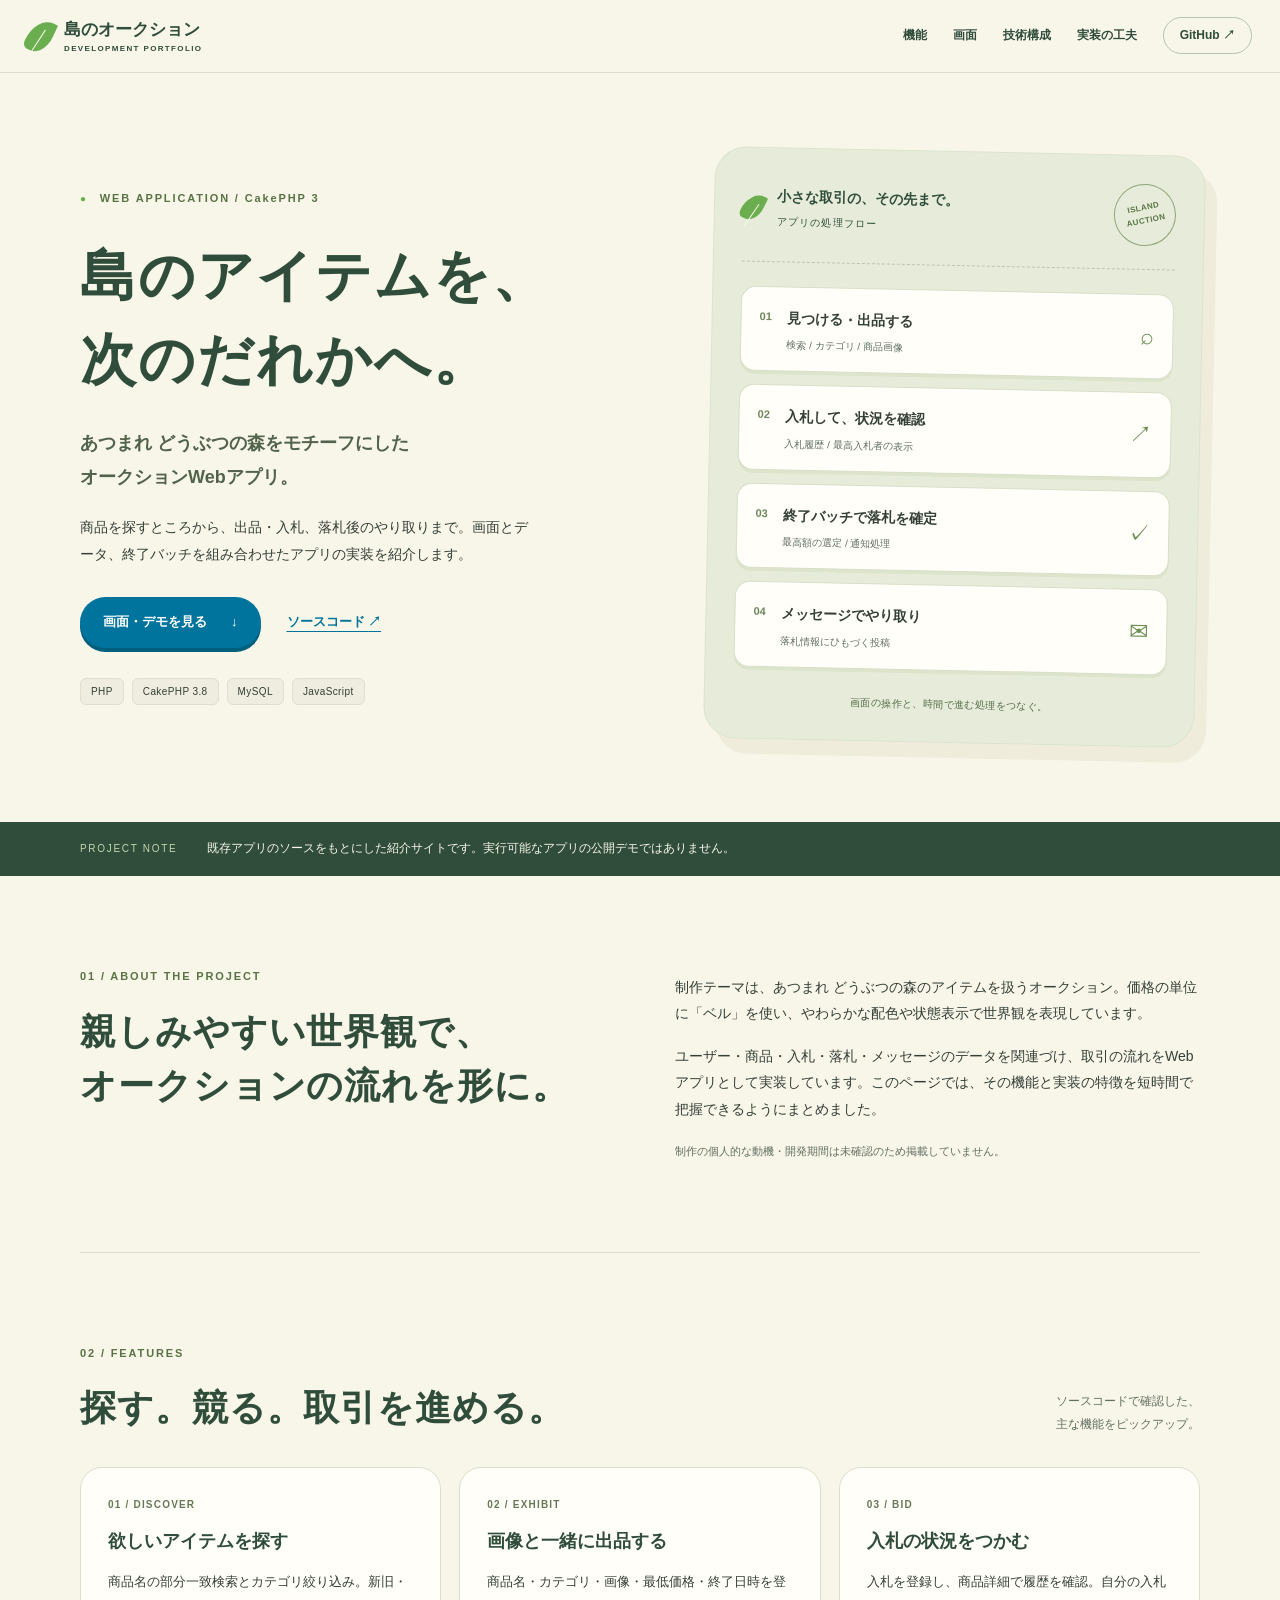
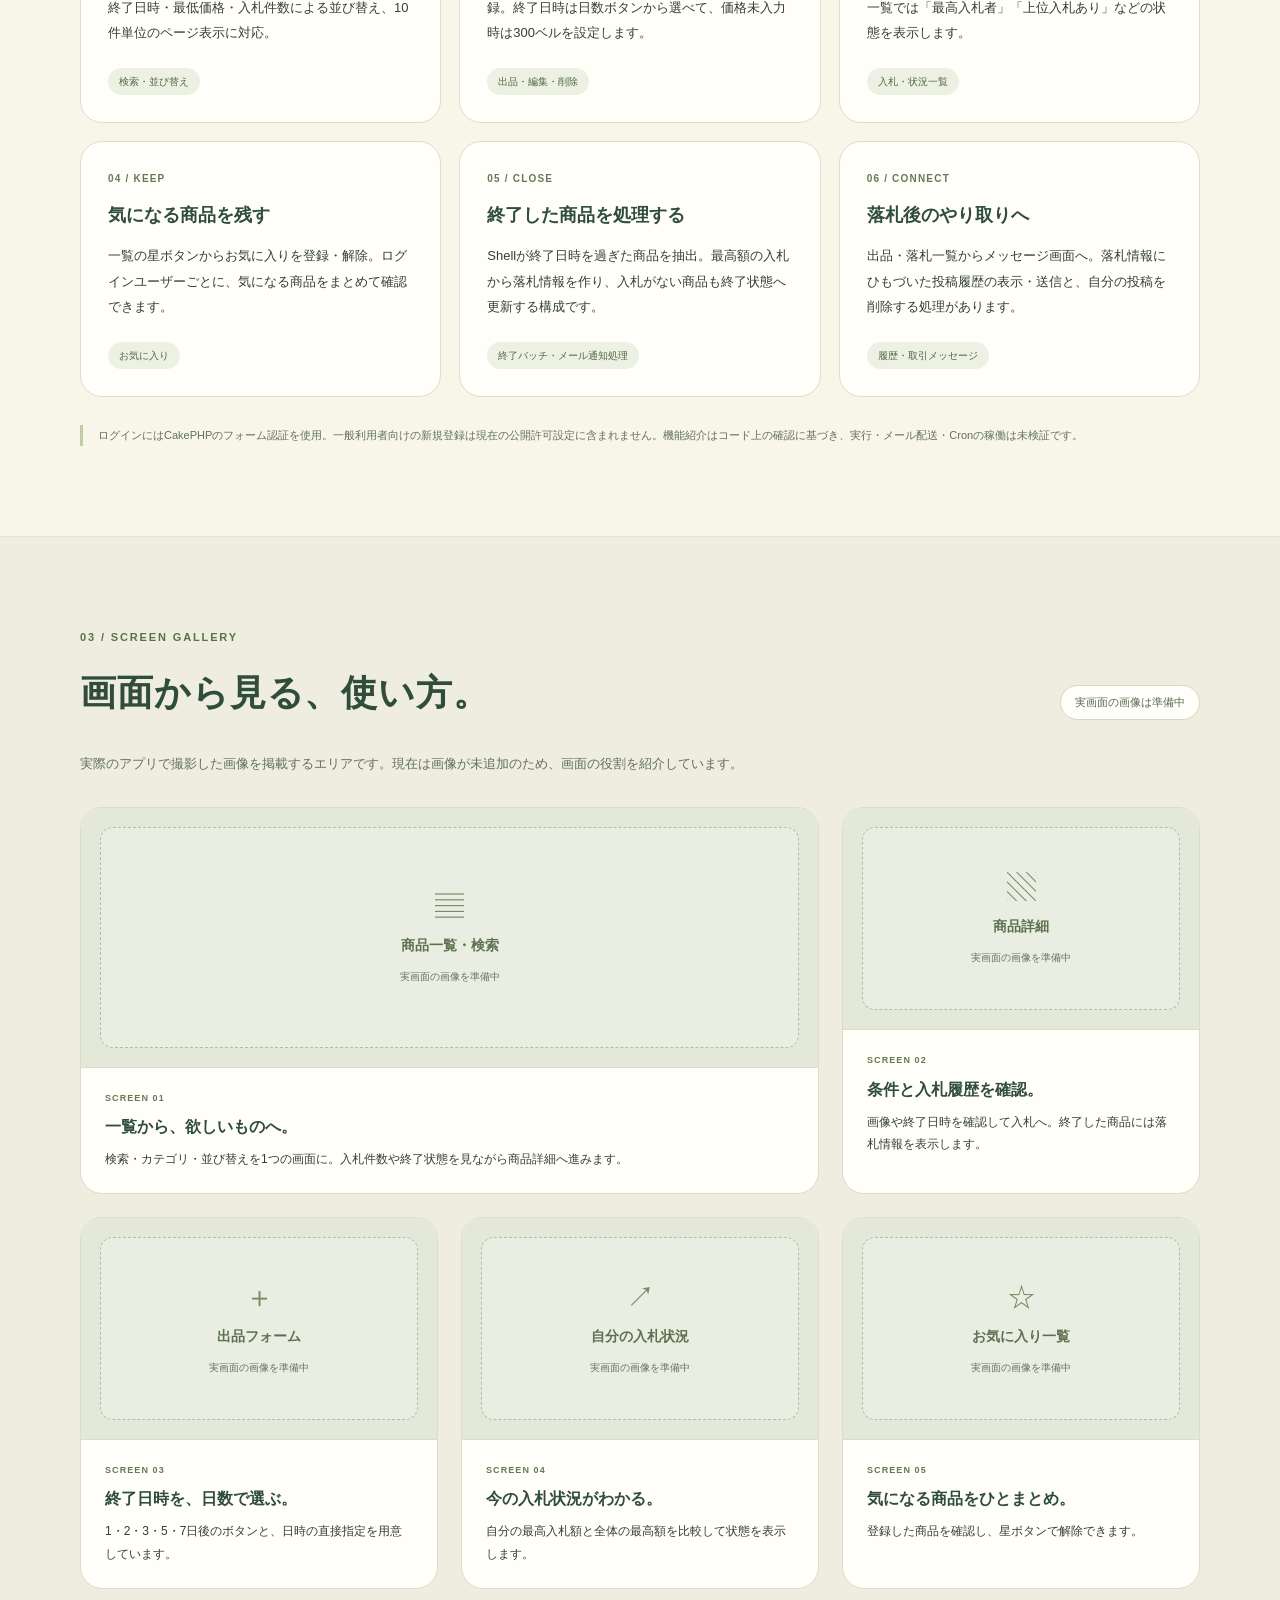
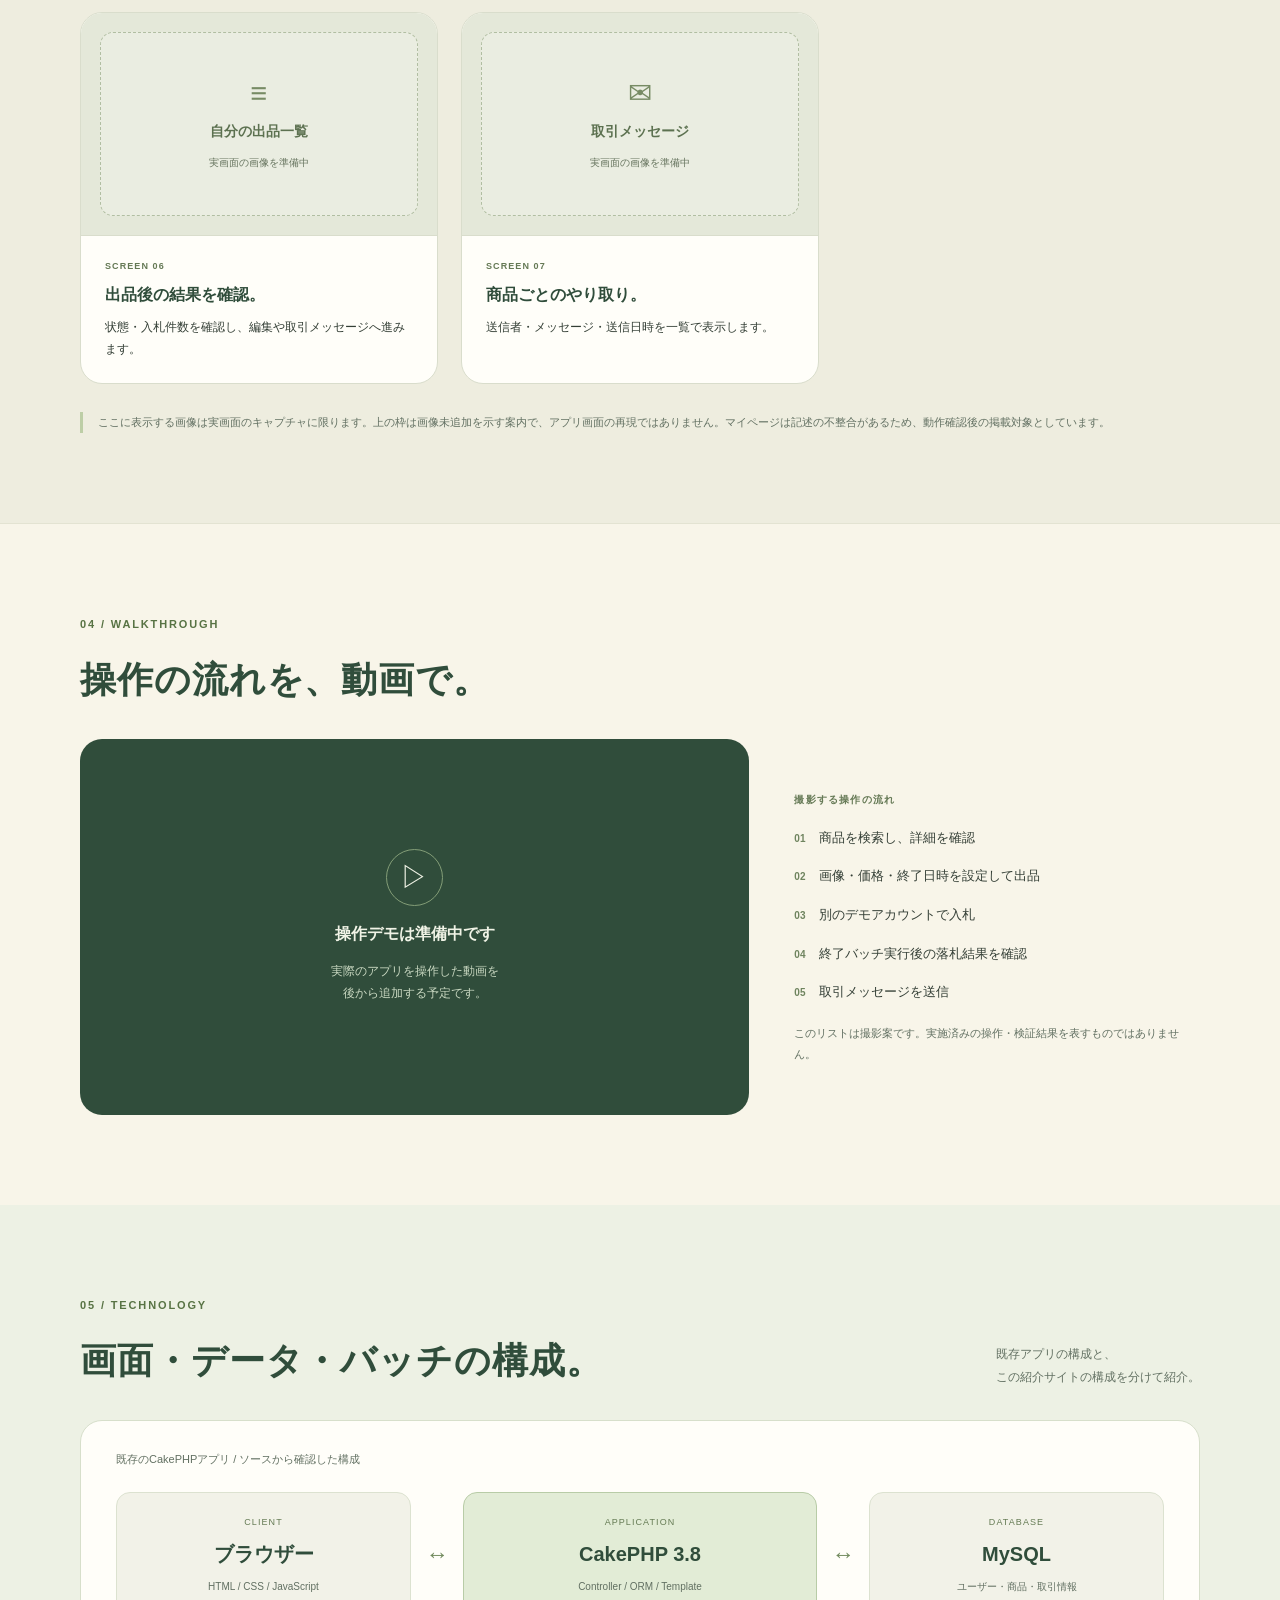
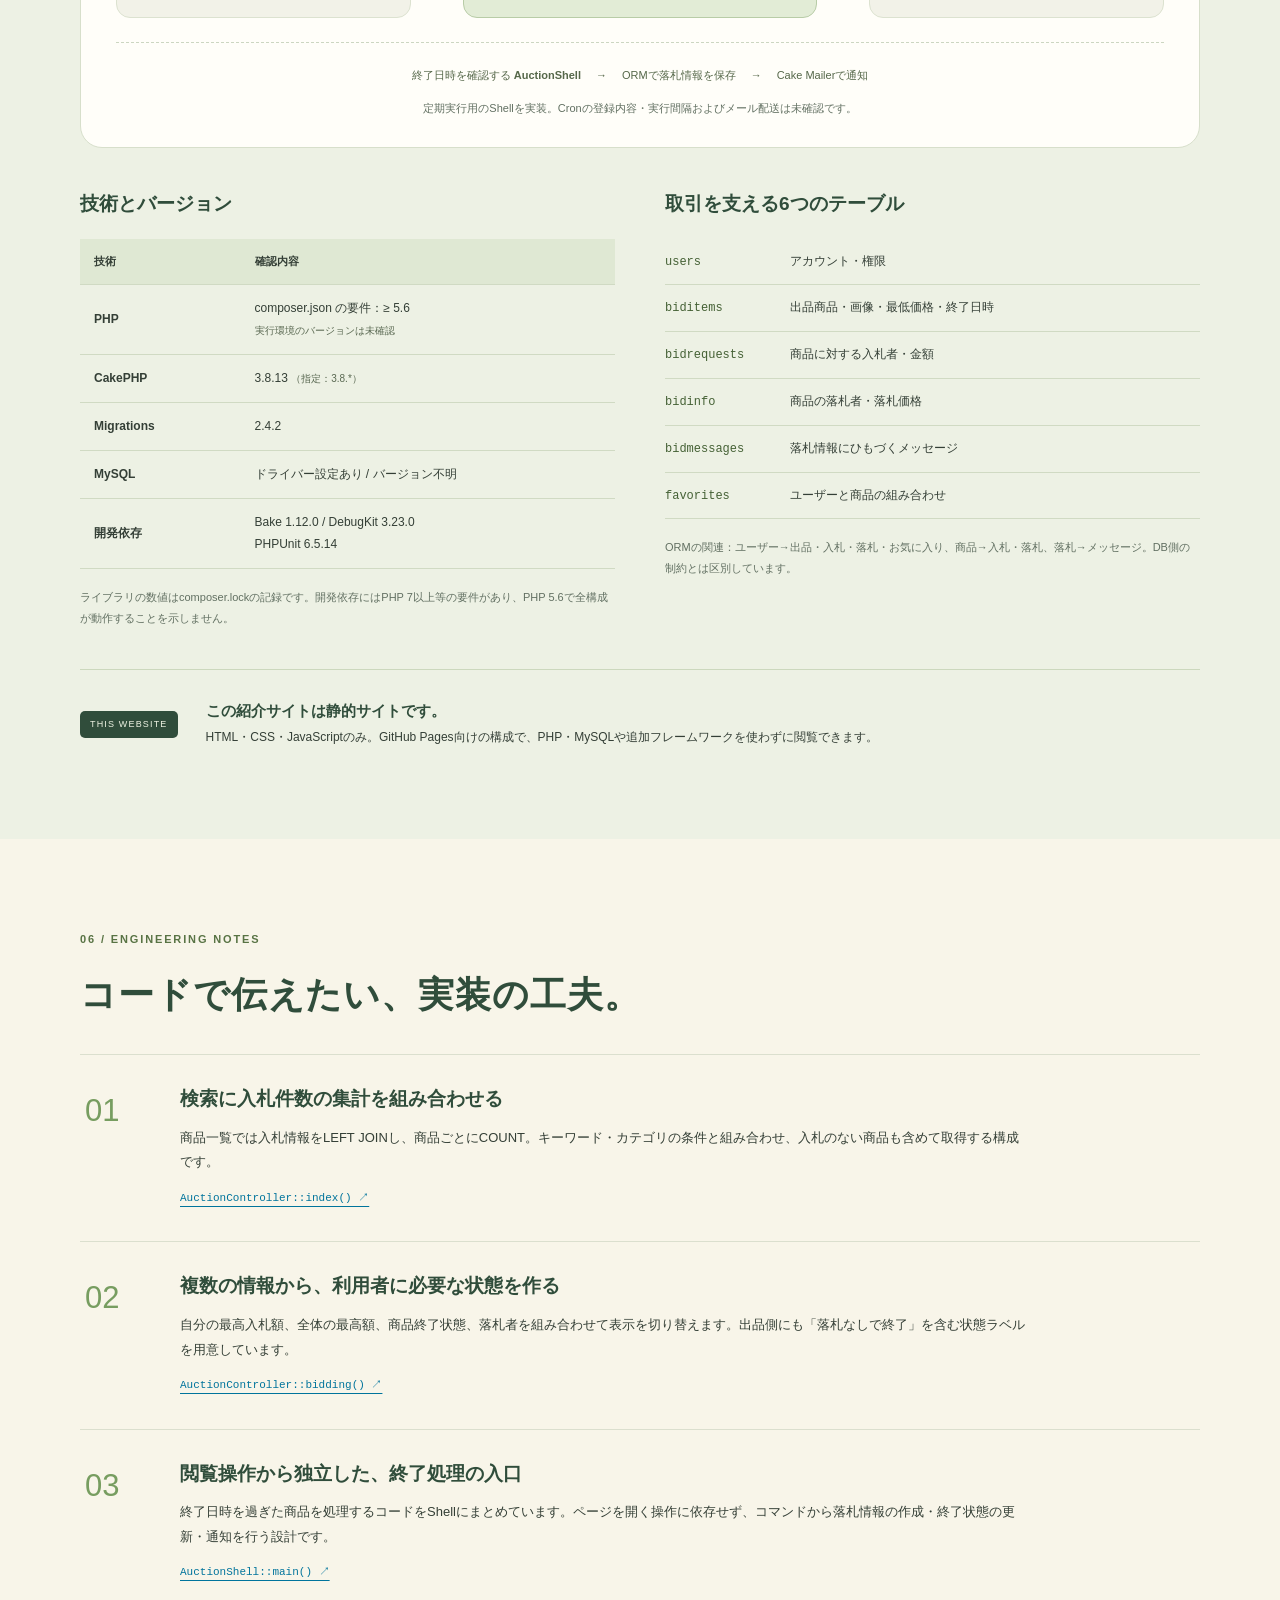
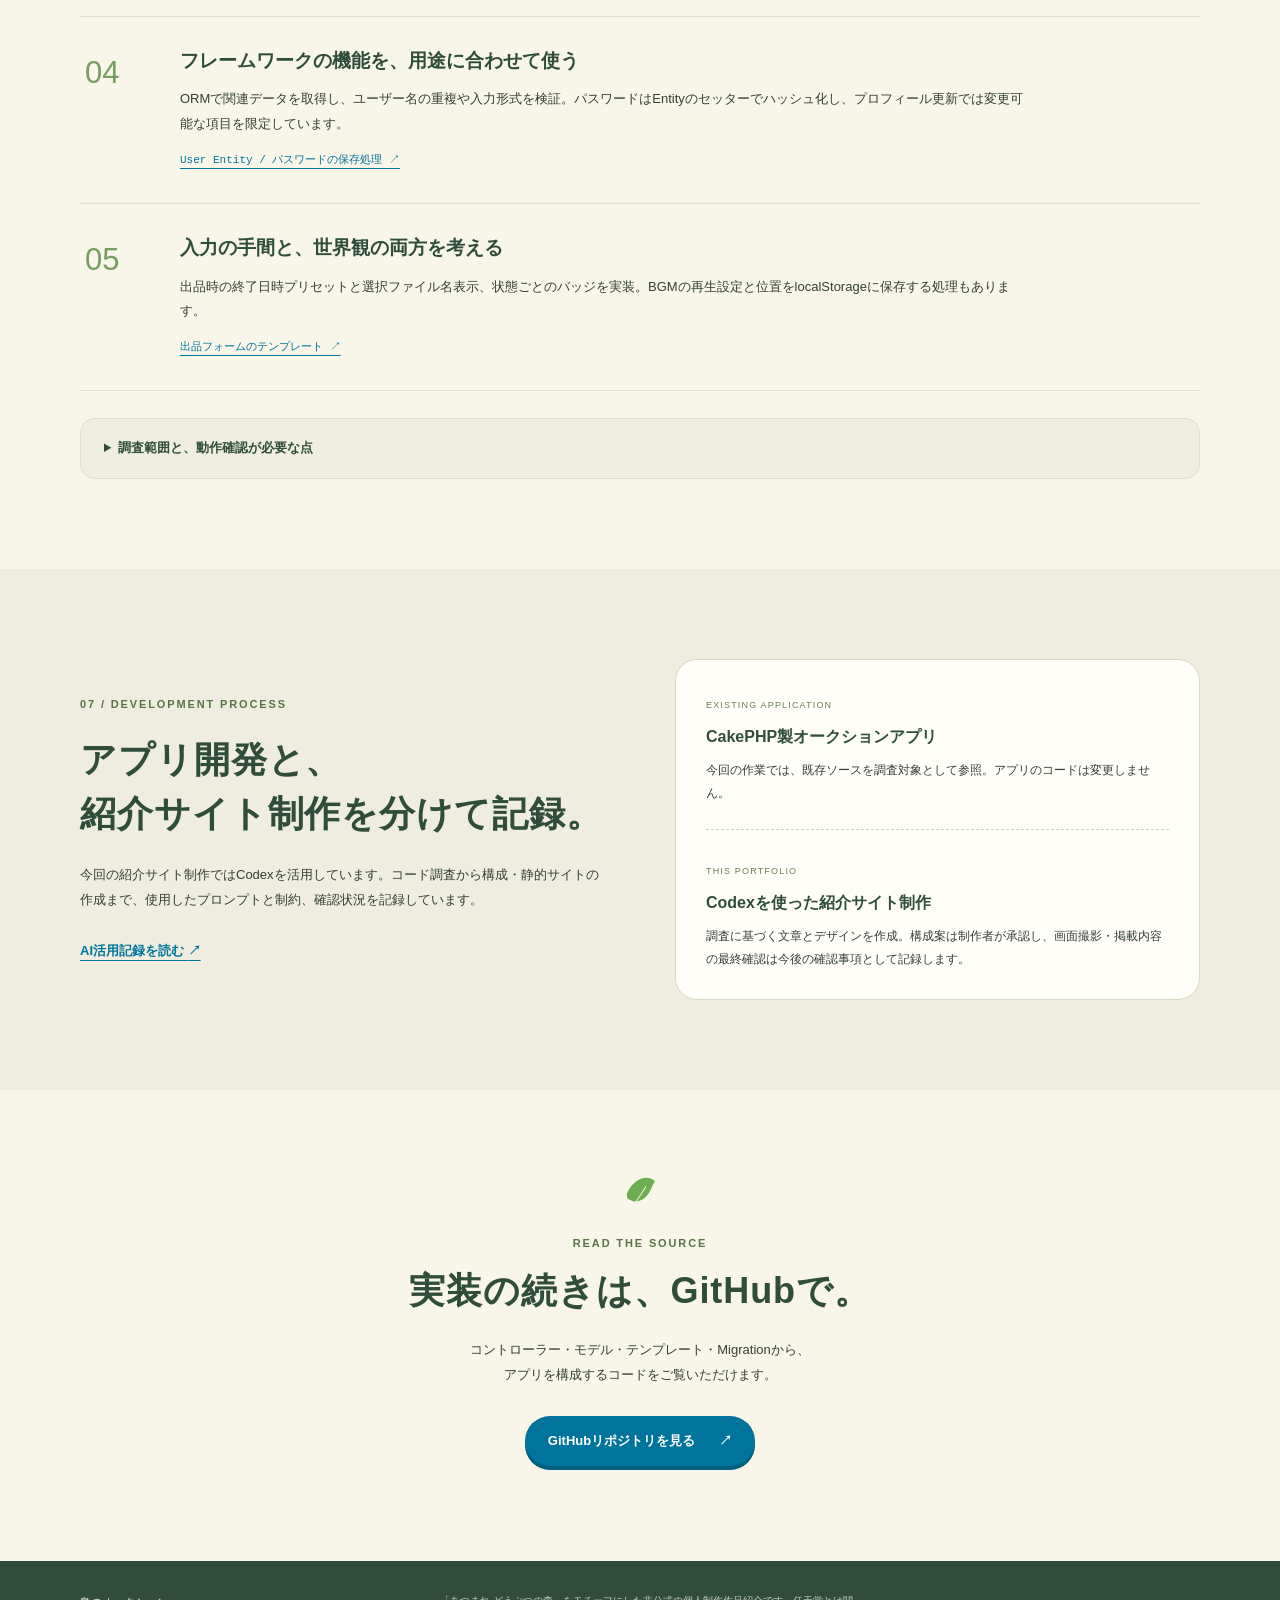
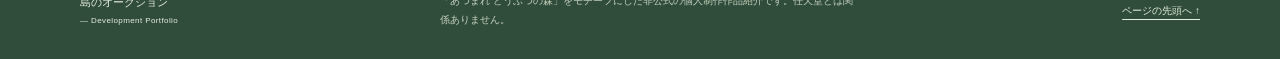
==== docs/index.html @ 81067c6e "docsを追加" ====
<!doctype html>
<html lang="ja">
<head>
  <meta charset="utf-8">
  <meta name="viewport" content="width=device-width, initial-scale=1">
  <meta name="description" content="あつまれ どうぶつの森をモチーフにしたCakePHP 3製オークションアプリ。出品・検索・入札・落札バッチの実装と技術構成を紹介します。">
  <meta name="theme-color" content="#F8F5E9">
  <title>島のオークション | Webアプリ開発ポートフォリオ</title>
  <link rel="stylesheet" href="css/style.css">
  <script src="js/main.js" defer></script>
</head>
<body>
  <a class="skip-link" href="#main">本文へ移動</a>
  <header class="site-header">
    <a class="brand" href="#top"><span class="leaf" aria-hidden="true"></span>島のオークション<span class="brand-note">DEVELOPMENT PORTFOLIO</span></a>
    <nav aria-label="メインナビゲーション">
      <a href="#features">機能</a><a href="#screens">画面</a><a href="#technology">技術構成</a><a href="#engineering">実装の工夫</a>
      <a class="nav-github" href="https://github.com/satou-asuka/animal-crossing-auction">GitHub <span aria-hidden="true">↗</span></a>
    </nav>
  </header>
  <main id="main">
    <section class="hero section-wrap" id="top" aria-labelledby="hero-title">
      <div class="hero-copy">
        <p class="eyebrow"><span class="tiny-leaf" aria-hidden="true">●</span> WEB APPLICATION / CakePHP 3</p>
        <h1 id="hero-title">島のアイテムを、<br>次のだれかへ。</h1>
        <p class="hero-subtitle">あつまれ どうぶつの森をモチーフにした<br class="desktop-break">オークションWebアプリ。</p>
        <p class="hero-description">商品を探すところから、出品・入札、落札後のやり取りまで。画面とデータ、終了バッチを組み合わせたアプリの実装を紹介します。</p>
        <div class="hero-actions"><a class="button" href="#screens">画面・デモを見る <span aria-hidden="true">↓</span></a><a class="text-link" href="https://github.com/satou-asuka/animal-crossing-auction">ソースコード <span aria-hidden="true">↗</span></a></div>
        <ul class="tags" aria-label="主な使用技術"><li>PHP</li><li>CakePHP 3.8</li><li>MySQL</li><li>JavaScript</li></ul>
      </div>
      <div class="journey" aria-label="アプリの取引フロー。実画面ではなく処理の説明図です。">
        <div class="journey-heading"><span class="leaf" aria-hidden="true"></span><span>小さな取引の、その先まで。<small>アプリの処理フロー</small></span><span class="journey-stamp" aria-hidden="true">ISLAND<br>AUCTION</span></div>
        <ol class="journey-steps">
          <li><span class="step-no">01</span><div><strong>見つける・出品する</strong><p>検索 / カテゴリ / 商品画像</p></div><span class="step-mark" aria-hidden="true">⌕</span></li>
          <li><span class="step-no">02</span><div><strong>入札して、状況を確認</strong><p>入札履歴 / 最高入札者の表示</p></div><span class="step-mark" aria-hidden="true">↗</span></li>
          <li><span class="step-no">03</span><div><strong>終了バッチで落札を確定</strong><p>最高額の選定 / 通知処理</p></div><span class="step-mark" aria-hidden="true">✓</span></li>
          <li><span class="step-no">04</span><div><strong>メッセージでやり取り</strong><p>落札情報にひもづく投稿</p></div><span class="step-mark" aria-hidden="true">✉</span></li>
        </ol>
        <p class="journey-foot">画面の操作と、時間で進む処理をつなぐ。</p>
      </div>
    </section>

    <div class="project-strip"><div class="section-wrap strip-inner"><span>PROJECT NOTE</span><p>既存アプリのソースをもとにした紹介サイトです。実行可能なアプリの公開デモではありません。</p></div></div>

    <section class="section-wrap section-space about" aria-labelledby="about-title">
      <div><p class="eyebrow">01 / ABOUT THE PROJECT</p><h2 id="about-title">親しみやすい世界観で、<br>オークションの流れを形に。</h2></div>
      <div class="about-copy"><p>制作テーマは、あつまれ どうぶつの森のアイテムを扱うオークション。価格の単位に「ベル」を使い、やわらかな配色や状態表示で世界観を表現しています。</p><p>ユーザー・商品・入札・落札・メッセージのデータを関連づけ、取引の流れをWebアプリとして実装しています。このページでは、その機能と実装の特徴を短時間で把握できるようにまとめました。</p><p class="small-note">制作の個人的な動機・開発期間は未確認のため掲載していません。</p></div>
    </section>

    <section class="section-wrap section-space" id="features" aria-labelledby="features-title">
      <div class="section-heading"><div><p class="eyebrow">02 / FEATURES</p><h2 id="features-title">探す。競る。取引を進める。</h2></div><p>ソースコードで確認した、<br>主な機能をピックアップ。</p></div>
      <div class="feature-grid">
        <article class="feature-card"><span class="card-number">01 / DISCOVER</span><h3>欲しいアイテムを探す</h3><p>商品名の部分一致検索とカテゴリ絞り込み。新旧・終了日時・最低価格・入札件数による並び替え、10件単位のページ表示に対応。</p><span class="feature-label">検索・並び替え</span></article>
        <article class="feature-card"><span class="card-number">02 / EXHIBIT</span><h3>画像と一緒に出品する</h3><p>商品名・カテゴリ・画像・最低価格・終了日時を登録。終了日時は日数ボタンから選べて、価格未入力時は300ベルを設定します。</p><span class="feature-label">出品・編集・削除</span></article>
        <article class="feature-card"><span class="card-number">03 / BID</span><h3>入札の状況をつかむ</h3><p>入札を登録し、商品詳細で履歴を確認。自分の入札一覧では「最高入札者」「上位入札あり」などの状態を表示します。</p><span class="feature-label">入札・状況一覧</span></article>
        <article class="feature-card"><span class="card-number">04 / KEEP</span><h3>気になる商品を残す</h3><p>一覧の星ボタンからお気に入りを登録・解除。ログインユーザーごとに、気になる商品をまとめて確認できます。</p><span class="feature-label">お気に入り</span></article>
        <article class="feature-card"><span class="card-number">05 / CLOSE</span><h3>終了した商品を処理する</h3><p>Shellが終了日時を過ぎた商品を抽出。最高額の入札から落札情報を作り、入札がない商品も終了状態へ更新する構成です。</p><span class="feature-label">終了バッチ・メール通知処理</span></article>
        <article class="feature-card"><span class="card-number">06 / CONNECT</span><h3>落札後のやり取りへ</h3><p>出品・落札一覧からメッセージ画面へ。落札情報にひもづいた投稿履歴の表示・送信と、自分の投稿を削除する処理があります。</p><span class="feature-label">履歴・取引メッセージ</span></article>
      </div>
      <p class="section-note">ログインにはCakePHPのフォーム認証を使用。一般利用者向けの新規登録は現在の公開許可設定に含まれません。機能紹介はコード上の確認に基づき、実行・メール配送・Cronの稼働は未検証です。</p>
    </section>

    <section class="screens-section" id="screens" aria-labelledby="screens-title"><div class="section-wrap section-space">
      <div class="section-heading"><div><p class="eyebrow">03 / SCREEN GALLERY</p><h2 id="screens-title">画面から見る、使い方。</h2></div><span class="status-pill" id="gallery-status">実画面の画像は準備中</span></div>
      <p class="section-intro">実際のアプリで撮影した画像を掲載するエリアです。現在は画像が未追加のため、画面の役割を紹介しています。</p>
      <div class="screen-grid">
        <figure class="screen-card screen-wide"><div class="screen-media" data-image="images/auction-list.png"><div class="media-placeholder"><span class="placeholder-symbol" aria-hidden="true">▤</span><strong>商品一覧・検索</strong><span>実画面の画像を準備中</span></div><img hidden alt="商品一覧画面。商品名検索・カテゴリ・並び替え・お気に入りの操作欄。" loading="lazy" width="1440" height="900"></div><figcaption><span class="card-number">SCREEN 01</span><h3>一覧から、欲しいものへ。</h3><p>検索・カテゴリ・並び替えを1つの画面に。入札件数や終了状態を見ながら商品詳細へ進みます。</p><a class="screen-expand" hidden>実画面の画像を開く ↗</a></figcaption></figure>
        <figure class="screen-card"><div class="screen-media" data-image="images/item-detail.png"><div class="media-placeholder"><span class="placeholder-symbol" aria-hidden="true">▧</span><strong>商品詳細</strong><span>実画面の画像を準備中</span></div><img hidden alt="商品詳細画面。商品画像・最低価格・終了日時と入札履歴。" loading="lazy" width="1440" height="900"></div><figcaption><span class="card-number">SCREEN 02</span><h3>条件と入札履歴を確認。</h3><p>画像や終了日時を確認して入札へ。終了した商品には落札情報を表示します。</p><a class="screen-expand" hidden>実画面の画像を開く ↗</a></figcaption></figure>
        <figure class="screen-card"><div class="screen-media" data-image="images/item-create.png"><div class="media-placeholder"><span class="placeholder-symbol" aria-hidden="true">＋</span><strong>出品フォーム</strong><span>実画面の画像を準備中</span></div><img hidden alt="商品出品画面。画像選択・カテゴリ・最低価格・終了日時の入力欄。" loading="lazy" width="1440" height="900"></div><figcaption><span class="card-number">SCREEN 03</span><h3>終了日時を、日数で選ぶ。</h3><p>1・2・3・5・7日後のボタンと、日時の直接指定を用意しています。</p><a class="screen-expand" hidden>実画面の画像を開く ↗</a></figcaption></figure>
        <figure class="screen-card"><div class="screen-media" data-image="images/bidding.png"><div class="media-placeholder"><span class="placeholder-symbol" aria-hidden="true">↗</span><strong>自分の入札状況</strong><span>実画面の画像を準備中</span></div><img hidden alt="自分の入札一覧画面。最高入札者・上位入札あり・落札結果の状態表示。" loading="lazy" width="1440" height="900"></div><figcaption><span class="card-number">SCREEN 04</span><h3>今の入札状況がわかる。</h3><p>自分の最高入札額と全体の最高額を比較して状態を表示します。</p><a class="screen-expand" hidden>実画面の画像を開く ↗</a></figcaption></figure>
        <figure class="screen-card"><div class="screen-media" data-image="images/favorites.png"><div class="media-placeholder"><span class="placeholder-symbol" aria-hidden="true">☆</span><strong>お気に入り一覧</strong><span>実画面の画像を準備中</span></div><img hidden alt="お気に入り一覧画面。登録商品の状態と詳細へのリンク。" loading="lazy" width="1440" height="900"></div><figcaption><span class="card-number">SCREEN 05</span><h3>気になる商品をひとまとめ。</h3><p>登録した商品を確認し、星ボタンで解除できます。</p><a class="screen-expand" hidden>実画面の画像を開く ↗</a></figcaption></figure>
        <figure class="screen-card"><div class="screen-media" data-image="images/my-listings.png"><div class="media-placeholder"><span class="placeholder-symbol" aria-hidden="true">≡</span><strong>自分の出品一覧</strong><span>実画面の画像を準備中</span></div><img hidden alt="自分の出品一覧画面。出品中・落札済み・落札なし終了の表示。" loading="lazy" width="1440" height="900"></div><figcaption><span class="card-number">SCREEN 06</span><h3>出品後の結果を確認。</h3><p>状態・入札件数を確認し、編集や取引メッセージへ進みます。</p><a class="screen-expand" hidden>実画面の画像を開く ↗</a></figcaption></figure>
        <figure class="screen-card"><div class="screen-media" data-image="images/transaction-messages.png"><div class="media-placeholder"><span class="placeholder-symbol" aria-hidden="true">✉</span><strong>取引メッセージ</strong><span>実画面の画像を準備中</span></div><img hidden alt="取引メッセージ画面。落札商品にひもづく投稿欄と履歴。" loading="lazy" width="1440" height="900"></div><figcaption><span class="card-number">SCREEN 07</span><h3>商品ごとのやり取り。</h3><p>送信者・メッセージ・送信日時を一覧で表示します。</p><a class="screen-expand" hidden>実画面の画像を開く ↗</a></figcaption></figure>
      </div>
      <p class="section-note">ここに表示する画像は実画面のキャプチャに限ります。上の枠は画像未追加を示す案内で、アプリ画面の再現ではありません。マイページは記述の不整合があるため、動作確認後の掲載対象としています。</p>
    </div></section>

    <section class="section-wrap section-space" id="demo" aria-labelledby="demo-title">
      <div class="section-heading"><div><p class="eyebrow">04 / WALKTHROUGH</p><h2 id="demo-title">操作の流れを、動画で。</h2></div></div>
      <div class="demo-layout"><div class="video-area" id="video-area"><div class="video-placeholder" id="video-placeholder"><span class="play-symbol" aria-hidden="true">▷</span><strong>操作デモは準備中です</strong><p>実際のアプリを操作した動画を<br>後から追加する予定です。</p></div><video id="demo-video" hidden controls playsinline preload="metadata" aria-label="島のオークションの操作デモ"></video></div><div class="demo-copy"><p class="card-number">撮影する操作の流れ</p><ol class="demo-steps"><li>商品を検索し、詳細を確認</li><li>画像・価格・終了日時を設定して出品</li><li>別のデモアカウントで入札</li><li>終了バッチ実行後の落札結果を確認</li><li>取引メッセージを送信</li></ol><p class="small-note">このリストは撮影案です。実施済みの操作・検証結果を表すものではありません。</p><noscript><p>動画を追加した後は、JavaScriptを有効にするとこの場所で再生できます。</p></noscript></div></div>
    </section>

    <section class="technology-section" id="technology" aria-labelledby="technology-title"><div class="section-wrap section-space">
      <div class="section-heading"><div><p class="eyebrow">05 / TECHNOLOGY</p><h2 id="technology-title">画面・データ・バッチの構成。</h2></div><p>既存アプリの構成と、<br>この紹介サイトの構成を分けて紹介。</p></div>
      <div class="architecture"><p class="diagram-label">既存のCakePHPアプリ / ソースから確認した構成</p><div class="architecture-flow"><div class="architecture-node"><small>CLIENT</small><strong>ブラウザー</strong><span>HTML / CSS / JavaScript</span></div><span class="flow-arrow" aria-label="双方向">↔</span><div class="architecture-node node-main"><small>APPLICATION</small><strong>CakePHP 3.8</strong><span>Controller / ORM / Template</span></div><span class="flow-arrow" aria-label="双方向">↔</span><div class="architecture-node"><small>DATABASE</small><strong>MySQL</strong><span>ユーザー・商品・取引情報</span></div></div><div class="batch-flow"><span>終了日時を確認する <strong>AuctionShell</strong></span><span aria-hidden="true">→</span><span>ORMで落札情報を保存</span><span aria-hidden="true">→</span><span>Cake Mailerで通知</span></div><p class="small-note">定期実行用のShellを実装。Cronの登録内容・実行間隔およびメール配送は未確認です。</p></div>
      <div class="tech-grid"><div><h3>技術とバージョン</h3><div class="table-scroll" tabindex="0" role="region" aria-label="技術とバージョンの表"><table><thead><tr><th scope="col">技術</th><th scope="col">確認内容</th></tr></thead><tbody><tr><th scope="row">PHP</th><td>composer.json の要件：≥ 5.6<br><small>実行環境のバージョンは未確認</small></td></tr><tr><th scope="row">CakePHP</th><td>3.8.13 <small>（指定：3.8.*）</small></td></tr><tr><th scope="row">Migrations</th><td>2.4.2</td></tr><tr><th scope="row">MySQL</th><td>ドライバー設定あり / バージョン不明</td></tr><tr><th scope="row">開発依存</th><td>Bake 1.12.0 / DebugKit 3.23.0<br>PHPUnit 6.5.14</td></tr></tbody></table></div><p class="small-note">ライブラリの数値はcomposer.lockの記録です。開発依存にはPHP 7以上等の要件があり、PHP 5.6で全構成が動作することを示しません。</p></div><div class="data-model"><h3>取引を支える6つのテーブル</h3><dl><div><dt>users</dt><dd>アカウント・権限</dd></div><div><dt>biditems</dt><dd>出品商品・画像・最低価格・終了日時</dd></div><div><dt>bidrequests</dt><dd>商品に対する入札者・金額</dd></div><div><dt>bidinfo</dt><dd>商品の落札者・落札価格</dd></div><div><dt>bidmessages</dt><dd>落札情報にひもづくメッセージ</dd></div><div><dt>favorites</dt><dd>ユーザーと商品の組み合わせ</dd></div></dl><p class="small-note">ORMの関連：ユーザー→出品・入札・落札・お気に入り、商品→入札・落札、落札→メッセージ。DB側の制約とは区別しています。</p></div></div>
      <div class="static-site-note"><span class="static-badge">THIS WEBSITE</span><div><h3>この紹介サイトは静的サイトです。</h3><p>HTML・CSS・JavaScriptのみ。GitHub Pages向けの構成で、PHP・MySQLや追加フレームワークを使わずに閲覧できます。</p></div></div>
    </div></section>

    <section class="section-wrap section-space" id="engineering" aria-labelledby="engineering-title">
      <div class="section-heading"><div><p class="eyebrow">06 / ENGINEERING NOTES</p><h2 id="engineering-title">コードで伝えたい、実装の工夫。</h2></div></div>
      <div class="engineering-list">
        <article><span class="engineering-no">01</span><div><h3>検索に入札件数の集計を組み合わせる</h3><p>商品一覧では入札情報をLEFT JOINし、商品ごとにCOUNT。キーワード・カテゴリの条件と組み合わせ、入札のない商品も含めて取得する構成です。</p><a class="source-link" href="https://github.com/satou-asuka/animal-crossing-auction/blob/main/src/Controller/AuctionController.php#L36">AuctionController::index() ↗</a></div></article>
        <article><span class="engineering-no">02</span><div><h3>複数の情報から、利用者に必要な状態を作る</h3><p>自分の最高入札額、全体の最高額、商品終了状態、落札者を組み合わせて表示を切り替えます。出品側にも「落札なしで終了」を含む状態ラベルを用意しています。</p><a class="source-link" href="https://github.com/satou-asuka/animal-crossing-auction/blob/main/src/Controller/AuctionController.php#L562">AuctionController::bidding() ↗</a></div></article>
        <article><span class="engineering-no">03</span><div><h3>閲覧操作から独立した、終了処理の入口</h3><p>終了日時を過ぎた商品を処理するコードをShellにまとめています。ページを開く操作に依存せず、コマンドから落札情報の作成・終了状態の更新・通知を行う設計です。</p><a class="source-link" href="https://github.com/satou-asuka/animal-crossing-auction/blob/main/src/Shell/AuctionShell.php">AuctionShell::main() ↗</a></div></article>
        <article><span class="engineering-no">04</span><div><h3>フレームワークの機能を、用途に合わせて使う</h3><p>ORMで関連データを取得し、ユーザー名の重複や入力形式を検証。パスワードはEntityのセッターでハッシュ化し、プロフィール更新では変更可能な項目を限定しています。</p><a class="source-link" href="https://github.com/satou-asuka/animal-crossing-auction/blob/main/src/Model/Entity/User.php">User Entity / パスワードの保存処理 ↗</a></div></article>
        <article><span class="engineering-no">05</span><div><h3>入力の手間と、世界観の両方を考える</h3><p>出品時の終了日時プリセットと選択ファイル名表示、状態ごとのバッジを実装。BGMの再生設定と位置をlocalStorageに保存する処理もあります。</p><a class="source-link" href="https://github.com/satou-asuka/animal-crossing-auction/blob/main/src/Template/Auction/add.ctp">出品フォームのテンプレート ↗</a></div></article>
      </div>
      <details class="verification-notes"><summary>調査範囲と、動作確認が必要な点</summary><div><p>掲載内容はソースコードの静的調査に基づきます。この環境ではアプリを起動していません。</p><ul><li>入札の最低価格・終了日時のサーバー側検証、取引参加者のアクセス制御、CSRF設定には確認・改善が必要です。</li><li>所有者確認処理には例外クラスの名前空間の不整合があります。</li><li>終了バッチの排他制御・処理全体のトランザクション・メール失敗時の復旧は確認できません。</li><li>マイページのヘルパー呼び出しに誤記があり、プロフィール追加項目のMigrationも見当たりません。</li><li>関連テストには未実装の雛形があります。品質保証・性能向上の実績は掲載していません。</li></ul><a href="https://github.com/satou-asuka/animal-crossing-auction/blob/main/docs/SOURCE_REVIEW.md">根拠と未確認事項を詳しく読む ↗</a></div></details>
    </section>

    <section class="process-section"><div class="section-wrap section-space process-layout"><div><p class="eyebrow">07 / DEVELOPMENT PROCESS</p><h2>アプリ開発と、<br>紹介サイト制作を分けて記録。</h2><p>今回の紹介サイト制作ではCodexを活用しています。コード調査から構成・静的サイトの作成まで、使用したプロンプトと制約、確認状況を記録しています。</p><a class="text-link" href="https://github.com/satou-asuka/animal-crossing-auction/blob/main/docs/AI_DEVELOPMENT.md">AI活用記録を読む <span aria-hidden="true">↗</span></a></div><div class="process-card"><div><span>EXISTING APPLICATION</span><h3>CakePHP製オークションアプリ</h3><p>今回の作業では、既存ソースを調査対象として参照。アプリのコードは変更しません。</p></div><div><span>THIS PORTFOLIO</span><h3>Codexを使った紹介サイト制作</h3><p>調査に基づく文章とデザインを作成。構成案は制作者が承認し、画面撮影・掲載内容の最終確認は今後の確認事項として記録します。</p></div></div></div></section>
    <section class="section-wrap repository-section" aria-labelledby="repository-title"><span class="leaf" aria-hidden="true"></span><p class="eyebrow">READ THE SOURCE</p><h2 id="repository-title">実装の続きは、GitHubで。</h2><p>コントローラー・モデル・テンプレート・Migrationから、<br>アプリを構成するコードをご覧いただけます。</p><a class="button" href="https://github.com/satou-asuka/animal-crossing-auction">GitHubリポジトリを見る <span aria-hidden="true">↗</span></a></section>
  </main>
  <footer class="site-footer"><div class="section-wrap footer-inner"><span>島のオークション <small>— Development Portfolio</small></span><p>「あつまれ どうぶつの森」をモチーフにした非公式の個人制作作品紹介です。任天堂とは関係ありません。</p><a href="#top">ページの先頭へ ↑</a></div></footer>
</body>
</html>
---- docs/css/style.css ----
@charset "UTF-8";
:root{--paper:#f8f5e9;--green:#6bae4f;--forest:#304d3b;--ink:#343f36;--muted:#627062;--blue:#00749c;--line:#dbdfce;--white:#fffef9;--soft:#edf1e3;--radius:22px}
*{box-sizing:border-box}html{scroll-behavior:smooth;scroll-padding-top:110px}body{margin:0;background:var(--paper);color:var(--ink);font-family:-apple-system,BlinkMacSystemFont,"Segoe UI","Hiragino Kaku Gothic ProN","Yu Gothic",Meiryo,sans-serif;line-height:1.9;overflow-wrap:anywhere}a{color:var(--blue);text-underline-offset:5px}a:hover{color:#005777}button,a{-webkit-tap-highlight-color:transparent}a:focus-visible,summary:focus-visible,[tabindex]:focus-visible{outline:3px solid var(--blue);outline-offset:6px}img,video{max-width:100%;height:auto}[hidden]{display:none!important}h1,h2,h3,p,figure{margin:0}h1,h2,h3{color:var(--forest);line-height:1.5}h2{font-size:clamp(25px,3vw,36px);letter-spacing:.025em}h3{font-size:19px}p+p{margin-top:16px}ul,ol{padding-left:1.4em}.section-wrap{width:min(1120px,calc(100% - 72px));margin-inline:auto}.section-space{padding-block:90px}.eyebrow{font-size:11px;font-weight:750;letter-spacing:.17em;color:#587344;margin-bottom:18px}.skip-link{position:fixed;top:10px;left:15px;z-index:20;background:white;padding:8px 16px;transform:translateY(-180%)}.skip-link:focus{transform:translateY(0)}
.site-header{position:sticky;top:0;z-index:10;display:flex;justify-content:space-between;align-items:center;gap:20px;padding:17px max(28px,calc((100vw - 1280px)/2));background:rgba(248,245,233,.97);border-bottom:1px solid var(--line)}.brand{display:grid;grid-template-columns:26px auto;column-gap:10px;align-items:center;text-decoration:none;color:var(--forest);font-size:17px;font-weight:750;white-space:nowrap;line-height:1.5}.brand .leaf{grid-row:span 2}.brand-note{grid-column:2;font-size:8px;letter-spacing:.17em;font-weight:600}.leaf{display:inline-block;width:24px;height:34px;background:var(--green);border-radius:95% 5% 75% 25%;transform:rotate(25deg);position:relative;flex-shrink:0}.leaf:after{content:"";position:absolute;width:1px;height:27px;background:var(--paper);left:12px;top:9px;transform:rotate(8deg)}nav{display:flex;align-items:center;gap:26px;font-size:12px;font-weight:650}nav a{text-decoration:none;color:var(--forest);white-space:nowrap}.nav-github{border:1px solid #b5c4aa;border-radius:100px;padding:6px 16px}
.hero{display:grid;grid-template-columns:1.15fr 1fr;gap:65px;align-items:center;padding-block:78px 80px}.hero .eyebrow{margin-bottom:25px}.tiny-leaf{color:var(--green);font-size:10px;margin-right:7px}h1{font-size:clamp(38px,4.4vw,58px);line-height:1.5;font-weight:800;letter-spacing:.035em}.hero-subtitle{font-size:18px;font-weight:650;color:#52634c;line-height:1.9;margin-top:23px}.hero-description{font-size:14px;max-width:450px;margin-top:20px}.hero-actions{display:flex;align-items:center;flex-wrap:wrap;gap:26px;margin-top:30px}.button{display:inline-flex;align-items:center;justify-content:center;gap:24px;padding:13px 23px;min-height:48px;background:var(--blue);color:white;border-radius:100px;text-decoration:none;font-size:13px;font-weight:700;box-shadow:0 4px 0 #005f7d;transition:transform .18s,background .18s}.button:hover{background:#005f80;color:white;transform:translateY(-2px)}.text-link{font-size:13px;font-weight:700}.tags{list-style:none;padding:0;margin:30px 0 0;display:flex;gap:8px;flex-wrap:wrap}.tags li{font-size:10px;letter-spacing:.04em;background:#eeeddf;border:1px solid #dedfcf;border-radius:6px;padding:3px 10px}
.journey{position:relative;background:#e6ecd9;border-radius:32px;padding:28px;transform:rotate(1.2deg);box-shadow:12px 15px 0 #efecdc;border:1px solid #dce4cd}.journey-heading{display:flex;gap:14px;align-items:center;color:var(--forest);font-size:14px;font-weight:700;padding-bottom:23px;border-bottom:1px dashed #bac7ad}.journey-heading .leaf{width:20px;height:28px}.journey-heading small{display:block;font-size:10px;letter-spacing:.12em;font-weight:500;margin-top:2px}.journey-stamp{margin-left:auto;border:1px solid #91a57d;color:#5a7548;width:62px;height:62px;border-radius:50%;display:flex;align-items:center;justify-content:center;font-size:8px;text-align:center;line-height:1.6;letter-spacing:.05em;transform:rotate(-13deg)}.journey-steps{list-style:none;padding:0;margin:24px 0 0;display:grid;gap:13px}.journey-steps li{display:flex;gap:15px;align-items:center;background:var(--white);border:1px solid #d7dfc9;border-radius:15px;padding:16px 18px;box-shadow:0 3px 0 #dce4cc}.step-no{font-size:11px;color:#6f875e;font-weight:750;align-self:flex-start;padding-top:3px}.journey-steps strong{font-size:14px}.journey-steps p{font-size:10px;color:var(--muted);margin-top:2px}.step-mark{margin-left:auto;font-size:23px;color:#6a8e53}.journey-foot{text-align:center;font-size:10px;color:#566a49;margin-top:24px;letter-spacing:.04em}.project-strip{background:var(--forest);color:#f7f7e9}.strip-inner{display:flex;align-items:center;gap:30px;padding-block:16px}.strip-inner>span{font-size:10px;letter-spacing:.17em;white-space:nowrap;color:#c1d8ad}.strip-inner p{font-size:12px;line-height:1.8}.about{display:grid;grid-template-columns:1fr 1fr;gap:70px;border-bottom:1px solid var(--line)}.about-copy{font-size:14px;padding-top:8px}.small-note{font-size:11px;color:var(--muted);line-height:1.9;margin-top:18px}.section-heading{display:flex;justify-content:space-between;align-items:flex-end;gap:30px;margin-bottom:32px}.section-heading>p{font-size:12px;color:var(--muted)}.section-intro{font-size:13px;margin-bottom:30px;color:var(--muted)}.feature-grid{display:grid;grid-template-columns:repeat(3,minmax(0,1fr));gap:18px}.feature-card{padding:27px;background:var(--white);border:1px solid var(--line);border-radius:var(--radius);display:flex;flex-direction:column;align-items:flex-start}.card-number{display:block;font-size:10px;font-weight:750;letter-spacing:.12em;color:#657955;margin-bottom:14px}.feature-card h3{margin-bottom:14px;font-size:18px}.feature-card p{font-size:13px;line-height:1.95;flex-grow:1}.feature-label{margin-top:23px;font-size:10px;background:var(--soft);padding:4px 11px;border-radius:100px;color:#526646}.section-note{font-size:11px;color:var(--muted);border-left:3px solid #bdcea6;padding-left:15px;margin-top:28px;line-height:1.9}
.screens-section{background:#eeeddf;border-block:1px solid #e3e3d2}.status-pill{background:var(--white);border:1px solid #d4d9c6;border-radius:100px;padding:6px 14px;font-size:11px;color:#596850;white-space:nowrap}.screen-grid{display:grid;grid-template-columns:repeat(3,minmax(0,1fr));gap:23px}.screen-card{border-radius:var(--radius);background:var(--white);overflow:hidden;border:1px solid #d9ddcc;display:flex;flex-direction:column}.screen-wide{grid-column:span 2}.screen-media{aspect-ratio:16/10;background:#e4e8d9;position:relative;display:grid;place-items:center;border-bottom:1px solid #d9ddcc;overflow:hidden}.screen-wide .screen-media{aspect-ratio:auto;flex-grow:1;min-height:260px}.media-placeholder{width:calc(100% - 38px);height:calc(100% - 38px);border:1px dashed #b1bea2;border-radius:13px;display:flex;align-items:center;justify-content:center;flex-direction:column;gap:8px;color:#5c7150;background:rgba(255,254,249,.24);padding:20px;text-align:center}.placeholder-symbol{font-size:29px;font-weight:400;line-height:1.2;color:#778b64}.media-placeholder strong{font-size:14px;font-weight:600}.media-placeholder>span:last-child{font-size:10px;color:#65735d}.screen-media img{width:100%;height:100%;object-fit:contain;position:absolute;inset:0;background:#f2f0e5}.screen-card figcaption{padding:22px 24px}.screen-card h3{font-size:16px;margin-bottom:9px}.screen-card p{font-size:12px;line-height:1.9}.screen-card .card-number{font-size:9px;margin-bottom:8px}.screen-expand{font-size:11px;display:inline-block;margin-top:13px}
.demo-layout{display:grid;grid-template-columns:1.65fr 1fr;gap:45px;align-items:center}.video-area{aspect-ratio:16/9;background:var(--forest);border-radius:var(--radius);overflow:hidden;display:grid;place-items:center}.video-placeholder{text-align:center;color:#f0f3e6;padding:25px}.video-placeholder strong{font-size:16px;display:block;margin-top:13px}.video-placeholder p{font-size:12px;margin-top:10px;color:#cad9c2}.play-symbol{display:inline-grid;place-items:center;width:57px;height:57px;font-size:29px;border-radius:50%;border:1px solid #839d77;line-height:1}.video-area video{width:100%;max-height:100%;background:#17251b}.demo-copy .card-number{margin-bottom:17px}.demo-steps{font-size:13px;margin:0;counter-reset:demo;list-style:none;padding:0}.demo-steps li{counter-increment:demo;display:flex;gap:14px;margin-top:14px;align-items:baseline}.demo-steps li:before{content:counter(demo,decimal-leading-zero);font-size:10px;color:#6f845f;font-weight:750}.technology-section{background:#edf1e4}.architecture{background:var(--white);border:1px solid #d7dfcb;border-radius:var(--radius);padding:28px 35px}.diagram-label{font-size:11px;color:var(--muted);margin-bottom:22px}.architecture-flow{display:grid;grid-template-columns:1fr 32px 1.2fr 32px 1fr;gap:10px;align-items:center}.architecture-node{background:#f2f2e8;border:1px solid #dce2d0;border-radius:14px;padding:21px 12px;text-align:center;display:flex;flex-direction:column;gap:4px}.architecture-node small{font-size:9px;letter-spacing:.12em;color:#657b54}.architecture-node strong{font-size:20px;color:var(--forest)}.architecture-node>span{font-size:10px;color:var(--muted)}.node-main{background:#e2ecd6;border-color:#b8cca7}.flow-arrow{font-size:23px;text-align:center;color:#728b5e}.batch-flow{display:flex;gap:15px;justify-content:center;flex-wrap:wrap;margin-top:24px;padding-top:22px;border-top:1px dashed #ccd6c1;font-size:11px;color:#56684a}.architecture>.small-note{text-align:center;margin-top:12px}.tech-grid{display:grid;grid-template-columns:1fr 1fr;gap:50px;margin-top:42px}.tech-grid h3{margin-bottom:20px}.table-scroll{overflow:auto}table{width:100%;border-collapse:collapse;font-size:12px;text-align:left}th,td{padding:12px 14px;border-bottom:1px solid #d0dac3}thead{background:#dfe8d3;font-size:11px}tbody th{font-weight:650;width:30%}td small{font-size:10px;color:#596851}.data-model dl{margin:0}.data-model dl>div{display:grid;grid-template-columns:115px 1fr;gap:10px;padding:11px 0;border-bottom:1px solid #d0dac3;align-items:baseline}.data-model dt{font-family:ui-monospace,monospace;font-size:12px;color:#456135}.data-model dd{margin:0;font-size:12px}.static-site-note{display:flex;gap:28px;align-items:center;margin-top:40px;border-top:1px solid #ccd8bd;padding-top:30px}.static-badge{white-space:nowrap;font-size:9px;letter-spacing:.13em;background:var(--forest);color:#eef3e3;border-radius:5px;padding:5px 10px}.static-site-note h3{font-size:15px}.static-site-note p{font-size:12px;margin-top:4px}
.engineering-list{border-top:1px solid var(--line)}.engineering-list article{display:grid;grid-template-columns:70px 1fr;gap:25px;padding:30px 5px;border-bottom:1px solid var(--line)}.engineering-no{font-size:31px;color:#779d60;font-weight:400;line-height:1.7}.engineering-list h3{font-size:19px;margin-bottom:12px}.engineering-list p{font-size:13px;max-width:850px}.source-link{display:inline-block;font-family:ui-monospace,monospace;font-size:11px;margin-top:13px}.verification-notes{margin-top:27px;border:1px solid var(--line);background:#f0efdf;border-radius:15px}.verification-notes summary{padding:17px 23px;cursor:pointer;font-size:13px;color:var(--forest);font-weight:650}.verification-notes>div{padding:0 25px 23px;font-size:12px}.verification-notes li+li{margin-top:9px}.process-section{background:#eeeddf}.process-layout{display:grid;grid-template-columns:1fr 1fr;gap:70px;align-items:center}.process-layout>div>p:not(.eyebrow){font-size:13px;margin-block:22px}.process-card{border:1px solid #d6dbc8;border-radius:var(--radius);padding:28px 30px;background:var(--white)}.process-card>div+div{margin-top:24px;padding-top:24px;border-top:1px dashed #ccd4bc}.process-card span{font-size:9px;letter-spacing:.13em;color:#6a7f55}.process-card h3{font-size:16px;margin-top:7px}.process-card p{font-size:12px;margin-top:10px}.repository-section{text-align:center;padding-block:85px 95px}.repository-section>.leaf{width:20px;height:28px;margin-bottom:20px}.repository-section>.eyebrow{margin-bottom:10px}.repository-section>p:not(.eyebrow){font-size:13px;margin-top:20px}.repository-section .button{margin-top:28px}.site-footer{background:var(--forest);color:#e9eedf;font-size:11px}.footer-inner{padding-block:30px;display:flex;align-items:center;gap:30px;justify-content:space-between}.footer-inner>span{white-space:nowrap}.footer-inner small{display:block;font-size:8px;letter-spacing:.05em}.footer-inner p{max-width:420px;font-size:10px;color:#c7d2bf}.footer-inner a{color:#e6efdc;white-space:nowrap;font-size:10px}
@media(min-width:1500px){.hero{padding-block:95px 105px}}@media(max-width:1000px){nav{gap:15px;font-size:11px}.site-header{padding-inline:22px}.hero{gap:35px}.journey{padding:23px}.journey-heading{font-size:12px}.journey-stamp{width:49px;height:49px;font-size:7px}.journey-steps li{padding:14px 12px;gap:10px}.journey-steps strong{font-size:12px}.feature-card{padding:23px}.feature-card h3{font-size:16px}.screen-grid{grid-template-columns:repeat(2,minmax(0,1fr))}.screen-wide{grid-column:span 2}.screen-wide .screen-media{aspect-ratio:16/8}.tech-grid{gap:30px}.process-layout{gap:35px}.footer-inner{flex-wrap:wrap}.footer-inner p{max-width:none;flex:1;min-width:250px}}
@media(max-width:760px){html{scroll-padding-top:125px}.section-wrap{width:calc(100% - 40px)}.section-space{padding-block:60px}.site-header{padding:12px 20px;flex-direction:column;align-items:flex-start;gap:11px}.brand{font-size:15px;grid-template-columns:21px auto}.brand .leaf{width:17px;height:25px}.brand .leaf:after{left:9px;height:20px;top:6px}.brand-note{font-size:7px}nav{gap:0;justify-content:space-between;width:100%;font-size:10px}.nav-github{padding:3px 10px}.hero{grid-template-columns:1fr;padding-block:45px 55px;gap:40px}h1{font-size:clamp(34px,7.5vw,50px)}.hero-subtitle{font-size:16px}.hero-description{max-width:none;font-size:13px}.hero .eyebrow{font-size:9px}.hero-actions{gap:23px}.journey{max-width:480px;width:calc(100% - 8px);justify-self:center;transform:rotate(.8deg);padding:24px}.journey-heading{font-size:13px}.journey-steps strong{font-size:14px}.journey-steps li{padding:15px;gap:15px}.journey-stamp{width:57px;height:57px;font-size:8px}.strip-inner{gap:10px;align-items:flex-start;flex-direction:column;padding-block:19px}.strip-inner p{font-size:11px}.about{grid-template-columns:1fr;gap:25px}.about-copy{padding:0;font-size:13px}.section-heading{align-items:flex-start;flex-direction:column;gap:20px;margin-bottom:27px}.section-heading>p{font-size:11px}.section-heading>p br{display:none}.eyebrow{font-size:9px;margin-bottom:13px}.feature-grid{grid-template-columns:repeat(2,minmax(0,1fr));gap:13px}.feature-card{padding:22px 18px;border-radius:17px}.feature-card h3{font-size:16px}.feature-card p{font-size:12px}.card-number{font-size:8px}.feature-label{font-size:9px;padding:3px 9px;margin-top:17px}.screen-grid{gap:17px}.screen-card figcaption{padding:20px}.screen-card h3{font-size:15px}.screen-media{aspect-ratio:4/3}.media-placeholder{width:calc(100% - 26px);height:calc(100% - 26px);padding:12px}.media-placeholder strong{font-size:12px}.media-placeholder>span:last-child{font-size:9px}.screen-wide .screen-media{min-height:200px;aspect-ratio:16/9}.demo-layout{grid-template-columns:1fr;gap:28px}.demo-copy{padding-inline:3px}.architecture{padding:24px 20px}.architecture-flow{grid-template-columns:1fr;gap:10px}.architecture-node{padding:17px}.architecture-node strong{font-size:19px}.flow-arrow{transform:rotate(90deg);line-height:1.1}.batch-flow{flex-direction:column;align-items:center;gap:4px}.batch-flow>span:nth-child(even){transform:rotate(90deg)}.diagram-label{font-size:10px}.tech-grid{grid-template-columns:1fr;gap:35px;margin-top:33px}.static-site-note{align-items:flex-start;flex-direction:column;gap:15px}.engineering-list article{grid-template-columns:35px 1fr;gap:12px;padding-block:25px}.engineering-no{font-size:24px}.engineering-list h3{font-size:17px}.engineering-list p{font-size:12px}.source-link{font-size:10px}.verification-notes summary{font-size:12px;padding:16px}.verification-notes>div{padding-inline:18px;font-size:11px}.process-layout{grid-template-columns:1fr;gap:28px}.process-card{padding:24px}.repository-section{padding-block:60px 70px}.repository-section>p:not(.eyebrow){font-size:12px}.footer-inner{flex-direction:column;align-items:flex-start;gap:17px}.footer-inner p{min-width:0}.small-note{font-size:10px}}
@media(max-width:440px){.feature-grid,.screen-grid{grid-template-columns:1fr}.screen-wide{grid-column:auto}.feature-card{padding:23px}.feature-card h3{font-size:18px}.feature-card p{font-size:13px}.card-number{font-size:9px}.screen-media,.screen-wide .screen-media{aspect-ratio:16/10;min-height:0}.screen-media .media-placeholder strong{font-size:14px}.hero-actions .text-link{font-size:12px}.hero-actions{gap:20px}.button{padding:12px 20px;gap:18px}.journey-heading{font-size:12px}.journey-stamp{width:46px;height:46px;font-size:6px}.journey{padding:21px}.journey-steps strong{font-size:13px}.journey-steps li{gap:11px}.desktop-break{display:none}.data-model dl>div{grid-template-columns:100px 1fr}}
@media(prefers-reduced-motion:reduce){html{scroll-behavior:auto}*,*:before,*:after{transition:none!important;animation:none!important}}
@media print{.site-header{position:static}.hero,.about,.demo-layout,.tech-grid,.process-layout{grid-template-columns:1fr}.section-space{padding-block:30px}.screen-grid,.feature-grid{grid-template-columns:repeat(2,minmax(0,1fr))}.journey{transform:none;box-shadow:none}.button{box-shadow:none}.skip-link{display:none}.site-footer{background:white;color:var(--ink)}a{color:var(--blue)}.screen-card,.feature-card,.engineering-list article{break-inside:avoid}}
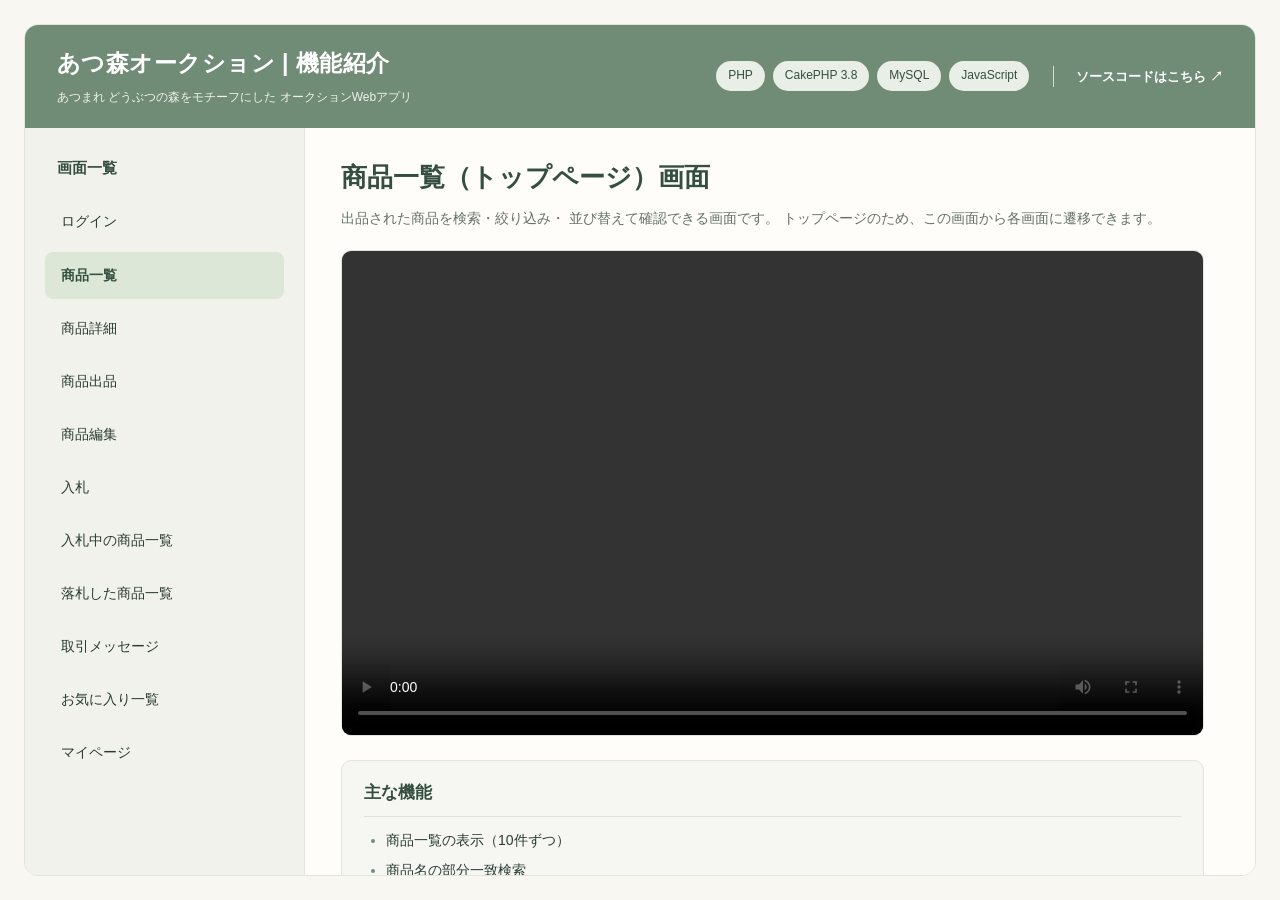
==== commit 85fcc2c2: "解説サイトのプロトタイプを追加" ====
--- a/docs/index.html
+++ b/docs/index.html
@@ -1,107 +1,932 @@
-<!doctype html>
+
+<!DOCTYPE html>
 <html lang="ja">
 <head>
-  <meta charset="utf-8">
-  <meta name="viewport" content="width=device-width, initial-scale=1">
-  <meta name="description" content="あつまれ どうぶつの森をモチーフにしたCakePHP 3製オークションアプリ。出品・検索・入札・落札バッチの実装と技術構成を紹介します。">
-  <meta name="theme-color" content="#F8F5E9">
-  <title>島のオークション | Webアプリ開発ポートフォリオ</title>
+  <meta charset="UTF-8">
+  <meta name="viewport" content="width=device-width, initial-scale=1.0">
+
+  <title>あつ森オークション | 機能紹介</title>
+
+  <!-- デザイン -->
   <link rel="stylesheet" href="css/style.css">
+
+  <!-- 画面切り替え -->
   <script src="js/main.js" defer></script>
 </head>
+
 <body>
-  <a class="skip-link" href="#main">本文へ移動</a>
-  <header class="site-header">
-    <a class="brand" href="#top"><span class="leaf" aria-hidden="true"></span>島のオークション<span class="brand-note">DEVELOPMENT PORTFOLIO</span></a>
-    <nav aria-label="メインナビゲーション">
-      <a href="#features">機能</a><a href="#screens">画面</a><a href="#technology">技術構成</a><a href="#engineering">実装の工夫</a>
-      <a class="nav-github" href="https://github.com/satou-asuka/animal-crossing-auction">GitHub <span aria-hidden="true">↗</span></a>
-    </nav>
-  </header>
-  <main id="main">
-    <section class="hero section-wrap" id="top" aria-labelledby="hero-title">
-      <div class="hero-copy">
-        <p class="eyebrow"><span class="tiny-leaf" aria-hidden="true">●</span> WEB APPLICATION / CakePHP 3</p>
-        <h1 id="hero-title">島のアイテムを、<br>次のだれかへ。</h1>
-        <p class="hero-subtitle">あつまれ どうぶつの森をモチーフにした<br class="desktop-break">オークションWebアプリ。</p>
-        <p class="hero-description">商品を探すところから、出品・入札、落札後のやり取りまで。画面とデータ、終了バッチを組み合わせたアプリの実装を紹介します。</p>
-        <div class="hero-actions"><a class="button" href="#screens">画面・デモを見る <span aria-hidden="true">↓</span></a><a class="text-link" href="https://github.com/satou-asuka/animal-crossing-auction">ソースコード <span aria-hidden="true">↗</span></a></div>
-        <ul class="tags" aria-label="主な使用技術"><li>PHP</li><li>CakePHP 3.8</li><li>MySQL</li><li>JavaScript</li></ul>
+
+  <div class="site-container">
+
+    <!-- ========================
+         ヘッダー
+    ========================= -->
+    <header class="site-header">
+
+      <div class="site-title">
+        <h1>あつ森オークション | 機能紹介</h1>
+        <p>
+          あつまれ どうぶつの森をモチーフにした
+          オークションWebアプリ
+        </p>
       </div>
-      <div class="journey" aria-label="アプリの取引フロー。実画面ではなく処理の説明図です。">
-        <div class="journey-heading"><span class="leaf" aria-hidden="true"></span><span>小さな取引の、その先まで。<small>アプリの処理フロー</small></span><span class="journey-stamp" aria-hidden="true">ISLAND<br>AUCTION</span></div>
-        <ol class="journey-steps">
-          <li><span class="step-no">01</span><div><strong>見つける・出品する</strong><p>検索 / カテゴリ / 商品画像</p></div><span class="step-mark" aria-hidden="true">⌕</span></li>
-          <li><span class="step-no">02</span><div><strong>入札して、状況を確認</strong><p>入札履歴 / 最高入札者の表示</p></div><span class="step-mark" aria-hidden="true">↗</span></li>
-          <li><span class="step-no">03</span><div><strong>終了バッチで落札を確定</strong><p>最高額の選定 / 通知処理</p></div><span class="step-mark" aria-hidden="true">✓</span></li>
-          <li><span class="step-no">04</span><div><strong>メッセージでやり取り</strong><p>落札情報にひもづく投稿</p></div><span class="step-mark" aria-hidden="true">✉</span></li>
-        </ol>
-        <p class="journey-foot">画面の操作と、時間で進む処理をつなぐ。</p>
+
+      <div class="header-right">
+
+        <div class="tech-tags">
+          <span>PHP</span>
+          <span>CakePHP 3.8</span>
+          <span>MySQL</span>
+          <span>JavaScript</span>
+        </div>
+
+        <a
+          class="github-link"
+          href="https://github.com/satou-asuka/animal-crossing-auction"
+          target="_blank"
+          rel="noopener noreferrer"
+        >
+          ソースコードはこちら ↗
+        </a>
+
       </div>
-    </section>
-
-    <div class="project-strip"><div class="section-wrap strip-inner"><span>PROJECT NOTE</span><p>既存アプリのソースをもとにした紹介サイトです。実行可能なアプリの公開デモではありません。</p></div></div>
-
-    <section class="section-wrap section-space about" aria-labelledby="about-title">
-      <div><p class="eyebrow">01 / ABOUT THE PROJECT</p><h2 id="about-title">親しみやすい世界観で、<br>オークションの流れを形に。</h2></div>
-      <div class="about-copy"><p>制作テーマは、あつまれ どうぶつの森のアイテムを扱うオークション。価格の単位に「ベル」を使い、やわらかな配色や状態表示で世界観を表現しています。</p><p>ユーザー・商品・入札・落札・メッセージのデータを関連づけ、取引の流れをWebアプリとして実装しています。このページでは、その機能と実装の特徴を短時間で把握できるようにまとめました。</p><p class="small-note">制作の個人的な動機・開発期間は未確認のため掲載していません。</p></div>
-    </section>
-
-    <section class="section-wrap section-space" id="features" aria-labelledby="features-title">
-      <div class="section-heading"><div><p class="eyebrow">02 / FEATURES</p><h2 id="features-title">探す。競る。取引を進める。</h2></div><p>ソースコードで確認した、<br>主な機能をピックアップ。</p></div>
-      <div class="feature-grid">
-        <article class="feature-card"><span class="card-number">01 / DISCOVER</span><h3>欲しいアイテムを探す</h3><p>商品名の部分一致検索とカテゴリ絞り込み。新旧・終了日時・最低価格・入札件数による並び替え、10件単位のページ表示に対応。</p><span class="feature-label">検索・並び替え</span></article>
-        <article class="feature-card"><span class="card-number">02 / EXHIBIT</span><h3>画像と一緒に出品する</h3><p>商品名・カテゴリ・画像・最低価格・終了日時を登録。終了日時は日数ボタンから選べて、価格未入力時は300ベルを設定します。</p><span class="feature-label">出品・編集・削除</span></article>
-        <article class="feature-card"><span class="card-number">03 / BID</span><h3>入札の状況をつかむ</h3><p>入札を登録し、商品詳細で履歴を確認。自分の入札一覧では「最高入札者」「上位入札あり」などの状態を表示します。</p><span class="feature-label">入札・状況一覧</span></article>
-        <article class="feature-card"><span class="card-number">04 / KEEP</span><h3>気になる商品を残す</h3><p>一覧の星ボタンからお気に入りを登録・解除。ログインユーザーごとに、気になる商品をまとめて確認できます。</p><span class="feature-label">お気に入り</span></article>
-        <article class="feature-card"><span class="card-number">05 / CLOSE</span><h3>終了した商品を処理する</h3><p>Shellが終了日時を過ぎた商品を抽出。最高額の入札から落札情報を作り、入札がない商品も終了状態へ更新する構成です。</p><span class="feature-label">終了バッチ・メール通知処理</span></article>
-        <article class="feature-card"><span class="card-number">06 / CONNECT</span><h3>落札後のやり取りへ</h3><p>出品・落札一覧からメッセージ画面へ。落札情報にひもづいた投稿履歴の表示・送信と、自分の投稿を削除する処理があります。</p><span class="feature-label">履歴・取引メッセージ</span></article>
-      </div>
-      <p class="section-note">ログインにはCakePHPのフォーム認証を使用。一般利用者向けの新規登録は現在の公開許可設定に含まれません。機能紹介はコード上の確認に基づき、実行・メール配送・Cronの稼働は未検証です。</p>
-    </section>
-
-    <section class="screens-section" id="screens" aria-labelledby="screens-title"><div class="section-wrap section-space">
-      <div class="section-heading"><div><p class="eyebrow">03 / SCREEN GALLERY</p><h2 id="screens-title">画面から見る、使い方。</h2></div><span class="status-pill" id="gallery-status">実画面の画像は準備中</span></div>
-      <p class="section-intro">実際のアプリで撮影した画像を掲載するエリアです。現在は画像が未追加のため、画面の役割を紹介しています。</p>
-      <div class="screen-grid">
-        <figure class="screen-card screen-wide"><div class="screen-media" data-image="images/auction-list.png"><div class="media-placeholder"><span class="placeholder-symbol" aria-hidden="true">▤</span><strong>商品一覧・検索</strong><span>実画面の画像を準備中</span></div><img hidden alt="商品一覧画面。商品名検索・カテゴリ・並び替え・お気に入りの操作欄。" loading="lazy" width="1440" height="900"></div><figcaption><span class="card-number">SCREEN 01</span><h3>一覧から、欲しいものへ。</h3><p>検索・カテゴリ・並び替えを1つの画面に。入札件数や終了状態を見ながら商品詳細へ進みます。</p><a class="screen-expand" hidden>実画面の画像を開く ↗</a></figcaption></figure>
-        <figure class="screen-card"><div class="screen-media" data-image="images/item-detail.png"><div class="media-placeholder"><span class="placeholder-symbol" aria-hidden="true">▧</span><strong>商品詳細</strong><span>実画面の画像を準備中</span></div><img hidden alt="商品詳細画面。商品画像・最低価格・終了日時と入札履歴。" loading="lazy" width="1440" height="900"></div><figcaption><span class="card-number">SCREEN 02</span><h3>条件と入札履歴を確認。</h3><p>画像や終了日時を確認して入札へ。終了した商品には落札情報を表示します。</p><a class="screen-expand" hidden>実画面の画像を開く ↗</a></figcaption></figure>
-        <figure class="screen-card"><div class="screen-media" data-image="images/item-create.png"><div class="media-placeholder"><span class="placeholder-symbol" aria-hidden="true">＋</span><strong>出品フォーム</strong><span>実画面の画像を準備中</span></div><img hidden alt="商品出品画面。画像選択・カテゴリ・最低価格・終了日時の入力欄。" loading="lazy" width="1440" height="900"></div><figcaption><span class="card-number">SCREEN 03</span><h3>終了日時を、日数で選ぶ。</h3><p>1・2・3・5・7日後のボタンと、日時の直接指定を用意しています。</p><a class="screen-expand" hidden>実画面の画像を開く ↗</a></figcaption></figure>
-        <figure class="screen-card"><div class="screen-media" data-image="images/bidding.png"><div class="media-placeholder"><span class="placeholder-symbol" aria-hidden="true">↗</span><strong>自分の入札状況</strong><span>実画面の画像を準備中</span></div><img hidden alt="自分の入札一覧画面。最高入札者・上位入札あり・落札結果の状態表示。" loading="lazy" width="1440" height="900"></div><figcaption><span class="card-number">SCREEN 04</span><h3>今の入札状況がわかる。</h3><p>自分の最高入札額と全体の最高額を比較して状態を表示します。</p><a class="screen-expand" hidden>実画面の画像を開く ↗</a></figcaption></figure>
-        <figure class="screen-card"><div class="screen-media" data-image="images/favorites.png"><div class="media-placeholder"><span class="placeholder-symbol" aria-hidden="true">☆</span><strong>お気に入り一覧</strong><span>実画面の画像を準備中</span></div><img hidden alt="お気に入り一覧画面。登録商品の状態と詳細へのリンク。" loading="lazy" width="1440" height="900"></div><figcaption><span class="card-number">SCREEN 05</span><h3>気になる商品をひとまとめ。</h3><p>登録した商品を確認し、星ボタンで解除できます。</p><a class="screen-expand" hidden>実画面の画像を開く ↗</a></figcaption></figure>
-        <figure class="screen-card"><div class="screen-media" data-image="images/my-listings.png"><div class="media-placeholder"><span class="placeholder-symbol" aria-hidden="true">≡</span><strong>自分の出品一覧</strong><span>実画面の画像を準備中</span></div><img hidden alt="自分の出品一覧画面。出品中・落札済み・落札なし終了の表示。" loading="lazy" width="1440" height="900"></div><figcaption><span class="card-number">SCREEN 06</span><h3>出品後の結果を確認。</h3><p>状態・入札件数を確認し、編集や取引メッセージへ進みます。</p><a class="screen-expand" hidden>実画面の画像を開く ↗</a></figcaption></figure>
-        <figure class="screen-card"><div class="screen-media" data-image="images/transaction-messages.png"><div class="media-placeholder"><span class="placeholder-symbol" aria-hidden="true">✉</span><strong>取引メッセージ</strong><span>実画面の画像を準備中</span></div><img hidden alt="取引メッセージ画面。落札商品にひもづく投稿欄と履歴。" loading="lazy" width="1440" height="900"></div><figcaption><span class="card-number">SCREEN 07</span><h3>商品ごとのやり取り。</h3><p>送信者・メッセージ・送信日時を一覧で表示します。</p><a class="screen-expand" hidden>実画面の画像を開く ↗</a></figcaption></figure>
-      </div>
-      <p class="section-note">ここに表示する画像は実画面のキャプチャに限ります。上の枠は画像未追加を示す案内で、アプリ画面の再現ではありません。マイページは記述の不整合があるため、動作確認後の掲載対象としています。</p>
-    </div></section>
-
-    <section class="section-wrap section-space" id="demo" aria-labelledby="demo-title">
-      <div class="section-heading"><div><p class="eyebrow">04 / WALKTHROUGH</p><h2 id="demo-title">操作の流れを、動画で。</h2></div></div>
-      <div class="demo-layout"><div class="video-area" id="video-area"><div class="video-placeholder" id="video-placeholder"><span class="play-symbol" aria-hidden="true">▷</span><strong>操作デモは準備中です</strong><p>実際のアプリを操作した動画を<br>後から追加する予定です。</p></div><video id="demo-video" hidden controls playsinline preload="metadata" aria-label="島のオークションの操作デモ"></video></div><div class="demo-copy"><p class="card-number">撮影する操作の流れ</p><ol class="demo-steps"><li>商品を検索し、詳細を確認</li><li>画像・価格・終了日時を設定して出品</li><li>別のデモアカウントで入札</li><li>終了バッチ実行後の落札結果を確認</li><li>取引メッセージを送信</li></ol><p class="small-note">このリストは撮影案です。実施済みの操作・検証結果を表すものではありません。</p><noscript><p>動画を追加した後は、JavaScriptを有効にするとこの場所で再生できます。</p></noscript></div></div>
-    </section>
-
-    <section class="technology-section" id="technology" aria-labelledby="technology-title"><div class="section-wrap section-space">
-      <div class="section-heading"><div><p class="eyebrow">05 / TECHNOLOGY</p><h2 id="technology-title">画面・データ・バッチの構成。</h2></div><p>既存アプリの構成と、<br>この紹介サイトの構成を分けて紹介。</p></div>
-      <div class="architecture"><p class="diagram-label">既存のCakePHPアプリ / ソースから確認した構成</p><div class="architecture-flow"><div class="architecture-node"><small>CLIENT</small><strong>ブラウザー</strong><span>HTML / CSS / JavaScript</span></div><span class="flow-arrow" aria-label="双方向">↔</span><div class="architecture-node node-main"><small>APPLICATION</small><strong>CakePHP 3.8</strong><span>Controller / ORM / Template</span></div><span class="flow-arrow" aria-label="双方向">↔</span><div class="architecture-node"><small>DATABASE</small><strong>MySQL</strong><span>ユーザー・商品・取引情報</span></div></div><div class="batch-flow"><span>終了日時を確認する <strong>AuctionShell</strong></span><span aria-hidden="true">→</span><span>ORMで落札情報を保存</span><span aria-hidden="true">→</span><span>Cake Mailerで通知</span></div><p class="small-note">定期実行用のShellを実装。Cronの登録内容・実行間隔およびメール配送は未確認です。</p></div>
-      <div class="tech-grid"><div><h3>技術とバージョン</h3><div class="table-scroll" tabindex="0" role="region" aria-label="技術とバージョンの表"><table><thead><tr><th scope="col">技術</th><th scope="col">確認内容</th></tr></thead><tbody><tr><th scope="row">PHP</th><td>composer.json の要件：≥ 5.6<br><small>実行環境のバージョンは未確認</small></td></tr><tr><th scope="row">CakePHP</th><td>3.8.13 <small>（指定：3.8.*）</small></td></tr><tr><th scope="row">Migrations</th><td>2.4.2</td></tr><tr><th scope="row">MySQL</th><td>ドライバー設定あり / バージョン不明</td></tr><tr><th scope="row">開発依存</th><td>Bake 1.12.0 / DebugKit 3.23.0<br>PHPUnit 6.5.14</td></tr></tbody></table></div><p class="small-note">ライブラリの数値はcomposer.lockの記録です。開発依存にはPHP 7以上等の要件があり、PHP 5.6で全構成が動作することを示しません。</p></div><div class="data-model"><h3>取引を支える6つのテーブル</h3><dl><div><dt>users</dt><dd>アカウント・権限</dd></div><div><dt>biditems</dt><dd>出品商品・画像・最低価格・終了日時</dd></div><div><dt>bidrequests</dt><dd>商品に対する入札者・金額</dd></div><div><dt>bidinfo</dt><dd>商品の落札者・落札価格</dd></div><div><dt>bidmessages</dt><dd>落札情報にひもづくメッセージ</dd></div><div><dt>favorites</dt><dd>ユーザーと商品の組み合わせ</dd></div></dl><p class="small-note">ORMの関連：ユーザー→出品・入札・落札・お気に入り、商品→入札・落札、落札→メッセージ。DB側の制約とは区別しています。</p></div></div>
-      <div class="static-site-note"><span class="static-badge">THIS WEBSITE</span><div><h3>この紹介サイトは静的サイトです。</h3><p>HTML・CSS・JavaScriptのみ。GitHub Pages向けの構成で、PHP・MySQLや追加フレームワークを使わずに閲覧できます。</p></div></div>
-    </div></section>
-
-    <section class="section-wrap section-space" id="engineering" aria-labelledby="engineering-title">
-      <div class="section-heading"><div><p class="eyebrow">06 / ENGINEERING NOTES</p><h2 id="engineering-title">コードで伝えたい、実装の工夫。</h2></div></div>
-      <div class="engineering-list">
-        <article><span class="engineering-no">01</span><div><h3>検索に入札件数の集計を組み合わせる</h3><p>商品一覧では入札情報をLEFT JOINし、商品ごとにCOUNT。キーワード・カテゴリの条件と組み合わせ、入札のない商品も含めて取得する構成です。</p><a class="source-link" href="https://github.com/satou-asuka/animal-crossing-auction/blob/main/src/Controller/AuctionController.php#L36">AuctionController::index() ↗</a></div></article>
-        <article><span class="engineering-no">02</span><div><h3>複数の情報から、利用者に必要な状態を作る</h3><p>自分の最高入札額、全体の最高額、商品終了状態、落札者を組み合わせて表示を切り替えます。出品側にも「落札なしで終了」を含む状態ラベルを用意しています。</p><a class="source-link" href="https://github.com/satou-asuka/animal-crossing-auction/blob/main/src/Controller/AuctionController.php#L562">AuctionController::bidding() ↗</a></div></article>
-        <article><span class="engineering-no">03</span><div><h3>閲覧操作から独立した、終了処理の入口</h3><p>終了日時を過ぎた商品を処理するコードをShellにまとめています。ページを開く操作に依存せず、コマンドから落札情報の作成・終了状態の更新・通知を行う設計です。</p><a class="source-link" href="https://github.com/satou-asuka/animal-crossing-auction/blob/main/src/Shell/AuctionShell.php">AuctionShell::main() ↗</a></div></article>
-        <article><span class="engineering-no">04</span><div><h3>フレームワークの機能を、用途に合わせて使う</h3><p>ORMで関連データを取得し、ユーザー名の重複や入力形式を検証。パスワードはEntityのセッターでハッシュ化し、プロフィール更新では変更可能な項目を限定しています。</p><a class="source-link" href="https://github.com/satou-asuka/animal-crossing-auction/blob/main/src/Model/Entity/User.php">User Entity / パスワードの保存処理 ↗</a></div></article>
-        <article><span class="engineering-no">05</span><div><h3>入力の手間と、世界観の両方を考える</h3><p>出品時の終了日時プリセットと選択ファイル名表示、状態ごとのバッジを実装。BGMの再生設定と位置をlocalStorageに保存する処理もあります。</p><a class="source-link" href="https://github.com/satou-asuka/animal-crossing-auction/blob/main/src/Template/Auction/add.ctp">出品フォームのテンプレート ↗</a></div></article>
-      </div>
-      <details class="verification-notes"><summary>調査範囲と、動作確認が必要な点</summary><div><p>掲載内容はソースコードの静的調査に基づきます。この環境ではアプリを起動していません。</p><ul><li>入札の最低価格・終了日時のサーバー側検証、取引参加者のアクセス制御、CSRF設定には確認・改善が必要です。</li><li>所有者確認処理には例外クラスの名前空間の不整合があります。</li><li>終了バッチの排他制御・処理全体のトランザクション・メール失敗時の復旧は確認できません。</li><li>マイページのヘルパー呼び出しに誤記があり、プロフィール追加項目のMigrationも見当たりません。</li><li>関連テストには未実装の雛形があります。品質保証・性能向上の実績は掲載していません。</li></ul><a href="https://github.com/satou-asuka/animal-crossing-auction/blob/main/docs/SOURCE_REVIEW.md">根拠と未確認事項を詳しく読む ↗</a></div></details>
-    </section>
-
-    <section class="process-section"><div class="section-wrap section-space process-layout"><div><p class="eyebrow">07 / DEVELOPMENT PROCESS</p><h2>アプリ開発と、<br>紹介サイト制作を分けて記録。</h2><p>今回の紹介サイト制作ではCodexを活用しています。コード調査から構成・静的サイトの作成まで、使用したプロンプトと制約、確認状況を記録しています。</p><a class="text-link" href="https://github.com/satou-asuka/animal-crossing-auction/blob/main/docs/AI_DEVELOPMENT.md">AI活用記録を読む <span aria-hidden="true">↗</span></a></div><div class="process-card"><div><span>EXISTING APPLICATION</span><h3>CakePHP製オークションアプリ</h3><p>今回の作業では、既存ソースを調査対象として参照。アプリのコードは変更しません。</p></div><div><span>THIS PORTFOLIO</span><h3>Codexを使った紹介サイト制作</h3><p>調査に基づく文章とデザインを作成。構成案は制作者が承認し、画面撮影・掲載内容の最終確認は今後の確認事項として記録します。</p></div></div></div></section>
-    <section class="section-wrap repository-section" aria-labelledby="repository-title"><span class="leaf" aria-hidden="true"></span><p class="eyebrow">READ THE SOURCE</p><h2 id="repository-title">実装の続きは、GitHubで。</h2><p>コントローラー・モデル・テンプレート・Migrationから、<br>アプリを構成するコードをご覧いただけます。</p><a class="button" href="https://github.com/satou-asuka/animal-crossing-auction">GitHubリポジトリを見る <span aria-hidden="true">↗</span></a></section>
-  </main>
-  <footer class="site-footer"><div class="section-wrap footer-inner"><span>島のオークション <small>— Development Portfolio</small></span><p>「あつまれ どうぶつの森」をモチーフにした非公式の個人制作作品紹介です。任天堂とは関係ありません。</p><a href="#top">ページの先頭へ ↑</a></div></footer>
+
+    </header>
+
+    <!-- ========================
+         メインレイアウト
+    ========================= -->
+    <div class="layout">
+
+      <!-- 左側メニュー -->
+      <aside class="sidebar">
+
+        <h2>画面一覧</h2>
+
+        <nav aria-label="画面一覧">
+
+          <button class="menu-item"
+                  data-screen="login">
+            ログイン
+          </button>
+
+          <button class="menu-item active"
+                  data-screen="index">
+            商品一覧
+          </button>
+
+          <button class="menu-item"
+                  data-screen="detail">
+            商品詳細
+          </button>
+
+          <button class="menu-item"
+                  data-screen="add">
+            商品出品
+          </button>
+
+          <button class="menu-item"
+                  data-screen="edit">
+            商品編集
+          </button>
+
+          <button class="menu-item"
+                  data-screen="bid">
+            入札
+          </button>
+
+          <button class="menu-item"
+                  data-screen="bidding">
+            入札中の商品一覧
+          </button>
+
+          <button class="menu-item"
+                  data-screen="home">
+            落札した商品一覧
+          </button>
+
+          <button class="menu-item"
+                  data-screen="msg">
+            取引メッセージ
+          </button>
+
+          <button class="menu-item"
+                  data-screen="favorites">
+            お気に入り一覧
+          </button>
+
+          <button class="menu-item"
+                  data-screen="mypage">
+            マイページ
+          </button>
+
+        </nav>
+
+      </aside>
+      <!-- 右側コンテンツ -->
+      <main class="main-content">
+
+        <!-- ====================
+            ログイン
+        ===================== -->
+        <section class="screen" id="screen-login">
+
+          <h2>ログイン</h2>
+
+          <p class="screen-description">
+            登録済みのユーザー名とパスワードを入力し、
+            アカウント認証を行う画面です。
+          </p>
+
+          <!-- 操作動画 -->
+          <div class="video-container">
+            <video controls preload="metadata">
+              <source src="videos/login.mp4" type="video/mp4">
+              お使いのブラウザでは動画を再生できません。
+            </video>
+          </div>
+
+          <!-- 主な機能 -->
+          <section class="info-section">
+            <h3>主な機能</h3>
+
+            <ul>
+              <li>ユーザー名・パスワードの入力</li>
+              <li>入力したアカウント情報によるログイン認証</li>
+              <li>認証エラー時のメッセージ表示</li>
+            </ul>
+          </section>
+
+          <!-- 実装上の工夫 -->
+          <section class="info-section">
+            <h3>実装上の工夫</h3>
+
+            <ul>
+              <li>
+                <strong>パスワードのハッシュ化による安全な管理</strong>
+                <p>
+                  CakePHPのDefaultPasswordHasherを使用し、
+                  パスワードを平文ではなくハッシュ化して
+                  データベースに保存しています。
+                  ログイン時には入力されたパスワードと
+                  保存済みのハッシュ値を照合することで、
+                  パスワードを直接保存せずに
+                  ユーザー認証を行えるようにしました。
+                </p>
+              </li>
+
+              <li>
+                <strong>認証エラー時のメッセージ表示</strong>
+                <p>
+                  CakePHPのFlash機能を使用し、
+                  ログイン認証に失敗した際の
+                  エラーメッセージを表示できるようにしています。
+                  ログインできなかった場合にも、
+                  利用者が状況を把握できるようにしました。
+                </p>
+              </li>
+            </ul>
+          </section>
+
+        </section>
+
+        <!-- ====================
+             商品一覧
+        ===================== -->
+        <section class="screen active"
+                 id="screen-index">
+
+          <h2>商品一覧（トップページ）画面</h2>
+
+          <p class="screen-description">
+            出品された商品を検索・絞り込み・
+            並び替えて確認できる画面です。
+            トップページのため、この画面から各画面に遷移できます。
+          </p>
+
+          <div class="video-container">
+            <video controls preload="metadata">
+              <source src="videos/index.mp4"
+                      type="video/mp4">
+              動画を再生できません。
+            </video>
+          </div>
+
+          <section class="info-section">
+            <h3>主な機能</h3>
+
+            <ul>
+              <li>商品一覧の表示（10件ずつ）</li>
+              <li>商品名の部分一致検索</li>
+              <li>カテゴリによる絞り込み</li>
+              <li>新着順・終了日時・価格・入札件数での並び替え</li>
+              <li>お気に入り登録・解除</li>
+            </ul>
+          </section>
+
+          <section class="info-section">
+            <h3>実装上の工夫</h3>
+
+            <ul>
+              <li>
+                1. 検索・絞り込み条件の組み合わせ
+                GETパラメータからキーワードとカテゴリを取得し、CakePHPのORMで条件を動的に追加。
+                複数の条件を組み合わせた商品検索を実現しています。
+              </li>
+              <li>
+                2. 入札件数を利用した並び替え
+                leftJoinWith() で商品と入札情報を結合し、COUNT() と GROUP BY で商品ごとの入札件数を集計。
+                集計結果を利用した並び替えに対応しています。
+              </li>
+              <li>
+                3. ユーザーごとのお気に入り管理
+                FavoritesテーブルでユーザーIDと商品IDを関連付け、お気に入り登録済みかどうかを判定。
+                星のマークを押す同じ操作で登録・解除を切り替えられる仕組みにしています。
+              </li>
+            </ul>
+
+          </section>
+
+        </section>
+
+        <!-- ====================
+             商品詳細画面
+        ===================== -->
+        <section class="screen" id="screen-detail">
+
+          <h2>商品詳細画面</h2>
+
+          <p class="screen-description">
+            商品の詳細情報や入札履歴を確認する画面です。
+          </p>
+
+          <div class="video-container">
+            <video controls preload="metadata">
+              <source src="videos/detail.mp4" type="video/mp4">
+            </video>
+          </div>
+
+          <section class="info-section">
+            <h3>主な機能</h3>
+            <ul>
+              <li>商品画像・出品者・カテゴリ・最低価格などの詳細表示</li>
+              <li>入札履歴の表示（金額・入札者・入札日時</li>
+              <li>落札者・落札金額などの結果表示</li>
+              <li>開催中のオークションへの入札画面への遷移</li>
+            </ul>
+          </section>
+
+          <section class="info-section">
+            <h3>実装上の工夫</h3>
+            <ul>
+              <li>
+                <strong>オークションの状態に応じた表示制御</strong>
+                <p>
+                  オークションの終了状態とログインユーザーを判定し、
+                  入札可能な場合のみ入札ボタンを表示しています。
+                  出品者本人や終了済みの商品ではボタンを非表示にし、
+                  誤操作を防ぐよう工夫しました。
+                </p>
+              </li>
+
+              <li>
+                <strong>データの有無に応じた表示の切り替え</strong>
+                <p>
+                  商品画像・入札履歴・落札情報の有無を判定し、
+                  データが存在しない場合は「画像なし」「入札は、まだありません」などの案内を表示しています。
+                  データが未登録の状態でも、
+                  利用者が状況を把握できるようにしました。
+                </p>
+              </li>
+
+              <li>
+                <strong>日時の表示形式の統一</strong>
+                <p>
+                  出品日時・終了日時・入札日時を
+                  「月日（曜日）時刻」の形式に整形しています。
+                  曜日を日本語に変換することで、
+                  オークションの日時を直感的に確認できるようにしました。
+                </p>
+              </li>
+            </ul>
+          </section>
+
+        </section>
+
+        <!-- ====================
+             商品の出品
+        ===================== -->
+        <section class="screen" id="screen-add">
+
+          <h2>商品出品画面</h2>
+
+          <p class="screen-description">
+            商品名・カテゴリ・最低価格・終了日時などを設定し、オークションに商品を出品できる画面です。
+          </p>
+
+          <div class="video-container">
+            <video controls preload="metadata">
+              <source src="videos/add.mp4" type="video/mp4">
+            </video>
+          </div>
+
+          <section class="info-section">
+            <h3>主な機能</h3>
+            <ul>
+              <li>商品名・カテゴリ・最低価格の入力</li>
+              <li>商品画像のアップロード（任意）</li>
+              <li>最低価格の自動設定（未入力時は300ベル）</li>
+              <li>終了日時の設定（指定日数から選択・手動入力）</li>
+              <li>ログインユーザーを出品者として自動設定</li>
+              <li>入力した商品情報の登録</li>
+            </ul>
+          </section>
+
+          <section class="info-section">
+            <h3>実装上の工夫</h3>
+              <ul>
+              <li>
+                <strong>終了日時を簡単に設定できるUI</strong>
+                <p>
+                  JavaScriptを使用し、現在日時から1日後・2日後・3日後・
+                  5日後・7日後の終了日時を自動設定できるようにしました。
+                  また、HTML5を利用したカレンダー形式の
+                  日時入力にも対応し、利用者が希望する日時を
+                  直感的に設定できるよう工夫しました。
+                </p>
+              </li>
+
+              <li>
+                <strong>タイムスタンプを利用した画像ファイル名の管理</strong>
+                <p>
+                  画像アップロード時に、タイムスタンプを
+                  元のファイル名の先頭に付与して保存しています。
+                  これにより、同じファイル名の画像でも
+                  別々のファイルとして保存でき、
+                  同じ画像を複数の商品に使用できるようにしました。
+                </p>
+              </li>
+
+              <li>
+                <strong>未入力時の初期値設定</strong>
+                <p>
+                  最低価格が未入力の場合は300ベルを自動設定し、
+                  画像が選択されていない場合でも
+                  出品できるようにしています。
+                  任意項目を入力しなくても登録できる設計にしました。
+                </p>
+              </li>
+
+              <li>
+                <strong>入力内容に応じた画面表示の切り替え</strong>
+                <p>
+                  JavaScriptを使用して、
+                  画像選択時にはファイル名を表示し、
+                  終了日時の設定方法に応じて
+                  入力欄の表示を切り替えています。
+                  必要な情報だけを表示することで、
+                  操作しやすいフォームにしています。
+                </p>
+              </li>
+            </ul>
+          </section>
+
+        </section>
+
+        
+        <!-- ====================
+             商品編集
+        ===================== -->
+        <section class="screen" id="screen-edit">
+
+          <h2>商品編集</h2>
+
+          <p class="screen-description">
+            出品済み商品の商品名・カテゴリ・最低価格・商品画像を
+            変更できる画面です。
+            商品情報の更新に加えて、出品した商品の削除もできます。
+          </p>
+
+          <!-- 操作動画 -->
+          <div class="video-container">
+            <video controls preload="metadata">
+              <source src="videos/edit.mp4" type="video/mp4">
+              お使いのブラウザでは動画を再生できません。
+            </video>
+          </div>
+
+          <!-- 主な機能 -->
+          <section class="info-section">
+            <h3>主な機能</h3>
+
+            <ul>
+              <li>登録済みの商品名・カテゴリ・最低価格の編集</li>
+              <li>商品画像の変更・アップロード</li>
+              <li>登録済みの画像ファイル名と新しく選択したファイル名の表示</li>
+              <li>ログインユーザーの出品者名の表示</li>
+              <li>編集した商品情報の更新</li>
+              <li>確認ダイアログを伴う商品の削除</li>
+            </ul>
+          </section>
+
+          <!-- 実装上の工夫 -->
+          <section class="info-section">
+            <h3>実装上の工夫</h3>
+
+            <ul>
+              <li>
+                <strong>登録済みデータを利用した編集フォーム</strong>
+                <p>
+                  CakePHPのFormHelperを利用し、
+                  登録済みの商品情報を入力欄に表示しています。
+                  変更したい項目だけを編集できるため、
+                  商品情報を入力し直す手間を減らしました。
+                </p>
+              </li>
+
+              <li>
+                <strong>画像ファイル名の表示処理</strong>
+                <p>
+                  保存時に付与したタイムスタンプを
+                  正規表現で取り除き、
+                  元の画像ファイル名を表示しています。
+                  また、JavaScriptを使用して、
+                  新しく画像を選択した際には
+                  ファイル名が切り替わるようにしました。
+                </p>
+              </li>
+
+              <li>
+                <strong>商品削除時の誤操作防止</strong>
+                <p>
+                  商品を削除する際には、
+                  確認ダイアログを表示しています。
+                  削除前に利用者の意思を確認することで、
+                  誤操作による商品削除を防ぐよう工夫しました。
+                </p>
+              </li>
+            </ul>
+          </section>
+
+        </section>
+
+
+        <!-- ====================
+             入札
+        ===================== -->
+        <section class="screen" id="screen-bid">
+
+          <h2>入札画面</h2>
+
+          <p class="screen-description">
+            商品の入札金額を入力し、オークションに参加できる画面です。
+          </p>
+
+          <div class="video-container">
+            <video controls preload="metadata">
+              <source src="videos/bid.mp4" type="video/mp4">
+            </video>
+          </div>
+
+        <!-- 主な機能 -->
+        <section class="info-section">
+          <h3>主な機能</h3>
+
+          <ul>
+            <li>商品名・最低入札価格の表示</li>
+            <li>最低入札価格以上の金額入力（10ベル刻み）</li>
+            <li>入力した金額での入札</li>
+          </ul>
+        </section>
+
+        <!-- 実装上の工夫 -->
+        <section class="info-section">
+          <h3>実装上の工夫</h3>
+
+          <ul>
+            <li>
+              <strong>最低入札価格に応じた入力制御</strong>
+              <p>
+                商品ごとに設定された最低価格を取得し、
+                入札金額の初期値と入力可能な最小値に設定しています。
+                また、10ベル刻みで入力できるようにし、
+                入札条件を満たす金額を入力しやすくしました。
+              </p>
+            </li>
+          </ul>
+        </section>
+
+        <!-- ====================
+             入札中の商品一覧
+        ===================== -->
+        <section class="screen" id="screen-bidding">
+
+          <h2>入札中の商品一覧</h2>
+
+          <p class="screen-description">
+            自分が入札した商品を一覧表示し、
+            現在の入札状況やオークションの結果を
+            確認できる画面です。
+          </p>
+
+          <!-- 操作動画 -->
+          <div class="video-container">
+            <video controls preload="metadata">
+              <source src="videos/bidding.mp4" type="video/mp4">
+              お使いのブラウザでは動画を再生できません。
+            </video>
+          </div>
+
+          <!-- 主な機能 -->
+          <section class="info-section">
+            <h3>主な機能</h3>
+
+            <ul>
+              <li>自分が入札した商品の一覧表示</li>
+              <li>入札した商品数の表示</li>
+              <li>入札状況の確認（最高入札者・上位入札あり・落札済み・落札失敗）</li>
+              <li>各商品のオークション終了日時の表示</li>
+              <li>商品詳細画面への遷移</li>
+              <li>落札した商品一覧への遷移</li>
+            </ul>
+          </section>
+
+          <!-- 実装上の工夫 -->
+          <section class="info-section">
+            <h3>実装上の工夫</h3>
+
+            <ul>
+              <li>
+                <strong>入札状況に応じたステータス表示</strong>
+                <p>
+                  自分が最高入札者かどうかや、
+                  オークションの終了結果に応じて、
+                  「最高入札者」「上位入札あり」「落札済み」
+                  「落札できませんでした」の4種類の
+                  ステータスを表示しています。
+                  また、ステータスごとに色やアイコンを変えることで、
+                  現在の状況をひと目で把握できるようにしました。
+                </p>
+              </li>
+
+              <li>
+                <strong>入札結果をまとめて確認できる画面設計</strong>
+                <p>
+                  開催中の商品だけでなく、
+                  落札済み・落札できなかった商品も一覧に表示しています。
+                  過去に参加したオークションの結果も同じ画面で確認できるようにしました。
+                </p>
+              </li>
+            </ul>
+          </section>
+
+        </section>
+
+        
+        <!-- ====================
+            落札した商品一覧
+        ===================== -->
+        <section class="screen" id="screen-home">
+
+          <h2>落札した商品一覧</h2>
+
+          <p class="screen-description">
+            自分が落札した商品を一覧で確認できる画面です。
+            落札日時の確認や、出品者との取引メッセージ画面への
+            移動ができます。
+          </p>
+
+          <!-- 操作動画 -->
+          <div class="video-container">
+            <video controls preload="metadata">
+              <source src="videos/home.mp4" type="video/mp4">
+              お使いのブラウザでは動画を再生できません。
+            </video>
+          </div>
+
+          <!-- 主な機能 -->
+          <section class="info-section">
+            <h3>主な機能</h3>
+
+            <ul>
+              <li>ログインユーザーが落札した商品の一覧表示</li>
+              <li>落札した商品数・商品名・落札日時の表示</li>
+              <li>商品ID・商品名・落札日時による並び替え</li>
+              <li>商品名・メッセージボタンから取引メッセージ画面への遷移</li>
+              <li>出品した商品一覧画面への遷移</li>
+            </ul>
+          </section>
+
+          <!-- 実装上の工夫 -->
+          <section class="info-section">
+            <h3>実装上の工夫</h3>
+
+            <ul>
+              <li>
+                <strong>ログインユーザーに応じた落札商品の表示</strong>
+                <p>
+                  ログイン中のユーザーが落札した商品を取得し、
+                  自分の落札履歴だけを一覧表示しています。
+                  落札した商品と取引情報をまとめて
+                  確認できるようにしました。
+                </p>
+              </li>
+
+              <li>
+                <strong>取引メッセージ機能との連携</strong>
+                <p>
+                  落札情報のIDを利用して、
+                  該当する取引メッセージ画面へ移動できるようにしています。
+                  商品名と「メッセージを見る」ボタンの両方から
+                  アクセスでき、落札後のやり取りを
+                  始めやすい画面構成にしました。
+                </p>
+              </li>
+
+              <li>
+                <strong>並び替え・ページネーションの実装</strong>
+                <p>
+                  CakePHPのPaginatorを利用し、
+                  商品ID・商品名・落札日時による並び替えと
+                  ページ単位での一覧表示に対応しています。
+                  落札した商品が増えても、
+                  目的の取引を探しやすいようにしました。
+                </p>
+              </li>
+            </ul>
+          </section>
+
+        </section>
+
+        
+        <!-- ====================
+            取引メッセージ
+        ===================== -->
+        <section class="screen" id="screen-msg">
+
+          <h2>取引メッセージ</h2>
+
+          <p class="screen-description">
+            落札した商品について、出品者と落札者が
+            メッセージを送受信できる画面です。
+          </p>
+
+          <!-- 操作動画 -->
+          <div class="video-container">
+            <video controls preload="metadata">
+              <source src="videos/msg.mp4" type="video/mp4">
+              お使いのブラウザでは動画を再生できません。
+            </video>
+          </div>
+
+          <!-- 主な機能 -->
+          <section class="info-section">
+            <h3>主な機能</h3>
+
+            <ul>
+              <li>落札した商品に関するメッセージの送信</li>
+              <li>送信者名・メッセージ内容・送信日時の一覧表示</li>
+              <li>自分が送信したメッセージの削除</li>
+              <li>メッセージが存在しない場合の案内表示</li>
+            </ul>
+          </section>
+
+          <!-- 実装上の工夫 -->
+          <section class="info-section">
+            <h3>実装上の工夫</h3>
+
+            <ul>
+              <li>
+                <strong>落札情報に紐づくメッセージ管理</strong>
+                <p>
+                  落札情報のIDを使用して、
+                  商品ごとの取引メッセージを管理しています。
+                  これにより、各取引に関するやり取りを
+                  それぞれの画面で確認できるようにしました。
+                </p>
+              </li>
+
+              <li>
+                <strong>送信者に応じた削除ボタンの表示制御</strong>
+                <p>
+                  メッセージの送信者IDとログインユーザーのIDを比較し、
+                  自分が送信したメッセージにのみ
+                  削除ボタンを表示しています。
+                  また、削除前に確認ダイアログを表示することで、
+                  誤操作を防ぐよう工夫しました。
+                </p>
+              </li>
+
+              <li>
+                <strong>メッセージの安全な表示</strong>
+                <p>
+                  CakePHPのh()関数を使用して、
+                  ユーザー名やメッセージ内容を
+                  HTMLエスケープして表示しています。
+                  入力されたHTMLやスクリプトが
+                  そのまま実行されないようにしています。
+                </p>
+              </li>
+            </ul>
+          </section>
+
+        </section>
+
+
+
+        
+        <!-- ====================
+                    お気に入り一覧
+        ===================== -->
+        <section class="screen" id="screen-favorites">
+
+          <h2>お気に入り一覧</h2>
+
+          <p class="screen-description">
+            お気に入りに登録した商品を一覧で確認できる画面です。
+            商品の出品状況や終了日時を確認できるほか、
+            商品詳細画面への移動やお気に入りの解除ができます。
+          </p>
+
+          <!-- 操作動画 -->
+          <div class="video-container">
+            <video controls preload="metadata">
+              <source src="videos/favorites.mp4" type="video/mp4">
+              お使いのブラウザでは動画を再生できません。
+            </video>
+          </div>
+
+          <!-- 主な機能 -->
+          <section class="info-section">
+            <h3>主な機能</h3>
+
+            <ul>
+              <li>ログインユーザーがお気に入り登録した商品の一覧表示</li>
+              <li>商品名・出品状況・オークション終了日時の表示</li>
+              <li>お気に入り登録の解除</li>
+              <li>商品名・詳細ボタンから商品詳細画面への遷移</li>
+              <li>お気に入り商品が存在しない場合の案内表示</li>
+            </ul>
+          </section>
+
+          <!-- 実装上の工夫 -->
+          <section class="info-section">
+            <h3>実装上の工夫</h3>
+
+            <ul>
+              <li>
+                <strong>ユーザーと商品を紐づけたお気に入り管理</strong>
+                <p>
+                  お気に入り情報をユーザーと商品に紐づけて管理し、
+                  ログインユーザーが登録した商品だけを一覧表示しています。
+                  商品情報を関連付けて取得することで、
+                  お気に入り一覧から商品の状態や終了日時も
+                  確認できるようにしました。
+                </p>
+              </li>
+
+              <li>
+                <strong>お気に入り登録状態に応じた表示制御</strong>
+                <p>
+                  お気に入り登録済みの商品には、
+                  登録状態を表す黄色い星のボタンを表示しています。
+                  ボタンからお気に入りの解除処理を呼び出せるようにし、
+                  商品一覧画面と共通の操作で
+                  お気に入りを管理できるようにしました。
+                </p>
+              </li>
+
+              <li>
+                <strong>オークションの状態に応じた表示の切り替え</strong>
+                <p>
+                  商品の終了状態を表すfinishedの値を判定し、
+                  出品中の商品には「🍃 出品中」、
+                  終了した商品には「🌸 終了」と表示しています。
+                  お気に入りに登録した商品の現在の状態を、
+                  一覧画面からひと目で確認できるようにしました。
+                </p>
+              </li>
+
+              <li>
+                <strong>データの有無に応じた画面表示</strong>
+                <p>
+                  お気に入り情報が存在する場合は商品一覧を表示し、
+                  登録商品がない場合は案内メッセージに切り替えています。
+                  データが0件の場合でも、
+                  画面の状態が分かりやすくなるようにしました。
+                </p>
+              </li>
+            </ul>
+          </section>
+
+        </section>
+
+        
+        <!-- ====================
+            マイページ
+        ===================== -->
+        <section class="screen" id="screen-mypage">
+
+          <h2>マイページ</h2>
+
+          <p class="screen-description">
+            ログインユーザーの登録情報を確認・編集できる画面です。
+          </p>
+
+          <!-- 操作動画 -->
+          <div class="video-container">
+            <video controls preload="metadata">
+              <source src="videos/mypage.mp4" type="video/mp4">
+              お使いのブラウザでは動画を再生できません。
+            </video>
+          </div>
+
+          <!-- 主な機能 -->
+          <section class="info-section">
+            <h3>主な機能</h3>
+
+            <ul>
+              <li>ユーザーID・登録情報の表示</li>
+              <li>ユーザー名・メールアドレス・電話番号・住所の編集・保存</li>
+              <li>管理者ユーザーへの権限情報の表示</li>
+              <li>自分の落札情報・出品情報への遷移</li>
+              <li>確認ダイアログを伴うログアウト</li>
+            </ul>
+          </section>
+
+          <!-- 実装上の工夫 -->
+          <section class="info-section">
+            <h3>実装上の工夫</h3>
+
+            <ul>
+              <li>
+                <strong>JavaScriptによる編集モードの切り替え</strong>
+                <p>
+                  初期状態では入力欄を編集不可にし、
+                  「編集」ボタンを押すとJavaScriptによって
+                  各入力欄を編集可能な状態に切り替えています。
+                  同時に「保存」ボタンを有効化し、
+                  「編集」ボタンを無効化することで、
+                  閲覧時と編集中の操作を区別できるようにしました。
+                </p>
+              </li>
+
+              <li>
+                <strong>編集開始時のフォーカス制御</strong>
+                <p>
+                  「編集」ボタンを押した際に、
+                  JavaScriptのfocus()を使用して
+                  ユーザー名の入力欄へ自動的にフォーカスを移動しています。
+                  編集開始後、すぐに入力できるようにしました。
+                </p>
+              </li>
+
+              <li>
+                <strong>ユーザー権限に応じた表示制御</strong>
+                <p>
+                  ログインユーザーのroleを判定し、
+                  admin権限を持つユーザーにのみ
+                  権限情報を表示しています。
+                  ユーザーの権限に応じて、
+                  画面に表示する情報を切り替えるようにしました。
+                </p>
+              </li>
+
+              <li>
+              <strong>バリデーションによる入力内容のチェック</strong>
+              <p>
+                CakePHPのValidatorを使用し、
+                ユーザー名の必須入力・100文字以内の文字数制限、
+                メールアドレスの形式、
+                電話番号の半角数字・ハイフンによる入力形式を
+                チェックしています。
+                また、RulesCheckerを使用して
+                ユーザー名の重複登録を防止しています。
+                入力内容に問題がある場合はエラーメッセージを設定し、
+                不正なデータが登録されないようにしました。
+              </p>
+            </li>
+
+              <li>
+                <strong>ログアウト時の確認処理</strong>
+                <p>
+                  CakePHPのHtmlHelperを使用して
+                  ログアウト画面へのリンクを作成し、
+                  実行前に確認ダイアログを表示しています。
+                  意図しないログアウトを防げるようにしました。
+                </p>
+              </li>
+            </ul>
+          </section>
+
+        </section>
+
+
+      </main>
+
+    </div>
+
+  </div>
+
 </body>
 </html>
--- a/docs/css/style.css
+++ b/docs/css/style.css
@@ -1,14 +1,519 @@
-@charset "UTF-8";
-:root{--paper:#f8f5e9;--green:#6bae4f;--forest:#304d3b;--ink:#343f36;--muted:#627062;--blue:#00749c;--line:#dbdfce;--white:#fffef9;--soft:#edf1e3;--radius:22px}
-*{box-sizing:border-box}html{scroll-behavior:smooth;scroll-padding-top:110px}body{margin:0;background:var(--paper);color:var(--ink);font-family:-apple-system,BlinkMacSystemFont,"Segoe UI","Hiragino Kaku Gothic ProN","Yu Gothic",Meiryo,sans-serif;line-height:1.9;overflow-wrap:anywhere}a{color:var(--blue);text-underline-offset:5px}a:hover{color:#005777}button,a{-webkit-tap-highlight-color:transparent}a:focus-visible,summary:focus-visible,[tabindex]:focus-visible{outline:3px solid var(--blue);outline-offset:6px}img,video{max-width:100%;height:auto}[hidden]{display:none!important}h1,h2,h3,p,figure{margin:0}h1,h2,h3{color:var(--forest);line-height:1.5}h2{font-size:clamp(25px,3vw,36px);letter-spacing:.025em}h3{font-size:19px}p+p{margin-top:16px}ul,ol{padding-left:1.4em}.section-wrap{width:min(1120px,calc(100% - 72px));margin-inline:auto}.section-space{padding-block:90px}.eyebrow{font-size:11px;font-weight:750;letter-spacing:.17em;color:#587344;margin-bottom:18px}.skip-link{position:fixed;top:10px;left:15px;z-index:20;background:white;padding:8px 16px;transform:translateY(-180%)}.skip-link:focus{transform:translateY(0)}
-.site-header{position:sticky;top:0;z-index:10;display:flex;justify-content:space-between;align-items:center;gap:20px;padding:17px max(28px,calc((100vw - 1280px)/2));background:rgba(248,245,233,.97);border-bottom:1px solid var(--line)}.brand{display:grid;grid-template-columns:26px auto;column-gap:10px;align-items:center;text-decoration:none;color:var(--forest);font-size:17px;font-weight:750;white-space:nowrap;line-height:1.5}.brand .leaf{grid-row:span 2}.brand-note{grid-column:2;font-size:8px;letter-spacing:.17em;font-weight:600}.leaf{display:inline-block;width:24px;height:34px;background:var(--green);border-radius:95% 5% 75% 25%;transform:rotate(25deg);position:relative;flex-shrink:0}.leaf:after{content:"";position:absolute;width:1px;height:27px;background:var(--paper);left:12px;top:9px;transform:rotate(8deg)}nav{display:flex;align-items:center;gap:26px;font-size:12px;font-weight:650}nav a{text-decoration:none;color:var(--forest);white-space:nowrap}.nav-github{border:1px solid #b5c4aa;border-radius:100px;padding:6px 16px}
-.hero{display:grid;grid-template-columns:1.15fr 1fr;gap:65px;align-items:center;padding-block:78px 80px}.hero .eyebrow{margin-bottom:25px}.tiny-leaf{color:var(--green);font-size:10px;margin-right:7px}h1{font-size:clamp(38px,4.4vw,58px);line-height:1.5;font-weight:800;letter-spacing:.035em}.hero-subtitle{font-size:18px;font-weight:650;color:#52634c;line-height:1.9;margin-top:23px}.hero-description{font-size:14px;max-width:450px;margin-top:20px}.hero-actions{display:flex;align-items:center;flex-wrap:wrap;gap:26px;margin-top:30px}.button{display:inline-flex;align-items:center;justify-content:center;gap:24px;padding:13px 23px;min-height:48px;background:var(--blue);color:white;border-radius:100px;text-decoration:none;font-size:13px;font-weight:700;box-shadow:0 4px 0 #005f7d;transition:transform .18s,background .18s}.button:hover{background:#005f80;color:white;transform:translateY(-2px)}.text-link{font-size:13px;font-weight:700}.tags{list-style:none;padding:0;margin:30px 0 0;display:flex;gap:8px;flex-wrap:wrap}.tags li{font-size:10px;letter-spacing:.04em;background:#eeeddf;border:1px solid #dedfcf;border-radius:6px;padding:3px 10px}
-.journey{position:relative;background:#e6ecd9;border-radius:32px;padding:28px;transform:rotate(1.2deg);box-shadow:12px 15px 0 #efecdc;border:1px solid #dce4cd}.journey-heading{display:flex;gap:14px;align-items:center;color:var(--forest);font-size:14px;font-weight:700;padding-bottom:23px;border-bottom:1px dashed #bac7ad}.journey-heading .leaf{width:20px;height:28px}.journey-heading small{display:block;font-size:10px;letter-spacing:.12em;font-weight:500;margin-top:2px}.journey-stamp{margin-left:auto;border:1px solid #91a57d;color:#5a7548;width:62px;height:62px;border-radius:50%;display:flex;align-items:center;justify-content:center;font-size:8px;text-align:center;line-height:1.6;letter-spacing:.05em;transform:rotate(-13deg)}.journey-steps{list-style:none;padding:0;margin:24px 0 0;display:grid;gap:13px}.journey-steps li{display:flex;gap:15px;align-items:center;background:var(--white);border:1px solid #d7dfc9;border-radius:15px;padding:16px 18px;box-shadow:0 3px 0 #dce4cc}.step-no{font-size:11px;color:#6f875e;font-weight:750;align-self:flex-start;padding-top:3px}.journey-steps strong{font-size:14px}.journey-steps p{font-size:10px;color:var(--muted);margin-top:2px}.step-mark{margin-left:auto;font-size:23px;color:#6a8e53}.journey-foot{text-align:center;font-size:10px;color:#566a49;margin-top:24px;letter-spacing:.04em}.project-strip{background:var(--forest);color:#f7f7e9}.strip-inner{display:flex;align-items:center;gap:30px;padding-block:16px}.strip-inner>span{font-size:10px;letter-spacing:.17em;white-space:nowrap;color:#c1d8ad}.strip-inner p{font-size:12px;line-height:1.8}.about{display:grid;grid-template-columns:1fr 1fr;gap:70px;border-bottom:1px solid var(--line)}.about-copy{font-size:14px;padding-top:8px}.small-note{font-size:11px;color:var(--muted);line-height:1.9;margin-top:18px}.section-heading{display:flex;justify-content:space-between;align-items:flex-end;gap:30px;margin-bottom:32px}.section-heading>p{font-size:12px;color:var(--muted)}.section-intro{font-size:13px;margin-bottom:30px;color:var(--muted)}.feature-grid{display:grid;grid-template-columns:repeat(3,minmax(0,1fr));gap:18px}.feature-card{padding:27px;background:var(--white);border:1px solid var(--line);border-radius:var(--radius);display:flex;flex-direction:column;align-items:flex-start}.card-number{display:block;font-size:10px;font-weight:750;letter-spacing:.12em;color:#657955;margin-bottom:14px}.feature-card h3{margin-bottom:14px;font-size:18px}.feature-card p{font-size:13px;line-height:1.95;flex-grow:1}.feature-label{margin-top:23px;font-size:10px;background:var(--soft);padding:4px 11px;border-radius:100px;color:#526646}.section-note{font-size:11px;color:var(--muted);border-left:3px solid #bdcea6;padding-left:15px;margin-top:28px;line-height:1.9}
-.screens-section{background:#eeeddf;border-block:1px solid #e3e3d2}.status-pill{background:var(--white);border:1px solid #d4d9c6;border-radius:100px;padding:6px 14px;font-size:11px;color:#596850;white-space:nowrap}.screen-grid{display:grid;grid-template-columns:repeat(3,minmax(0,1fr));gap:23px}.screen-card{border-radius:var(--radius);background:var(--white);overflow:hidden;border:1px solid #d9ddcc;display:flex;flex-direction:column}.screen-wide{grid-column:span 2}.screen-media{aspect-ratio:16/10;background:#e4e8d9;position:relative;display:grid;place-items:center;border-bottom:1px solid #d9ddcc;overflow:hidden}.screen-wide .screen-media{aspect-ratio:auto;flex-grow:1;min-height:260px}.media-placeholder{width:calc(100% - 38px);height:calc(100% - 38px);border:1px dashed #b1bea2;border-radius:13px;display:flex;align-items:center;justify-content:center;flex-direction:column;gap:8px;color:#5c7150;background:rgba(255,254,249,.24);padding:20px;text-align:center}.placeholder-symbol{font-size:29px;font-weight:400;line-height:1.2;color:#778b64}.media-placeholder strong{font-size:14px;font-weight:600}.media-placeholder>span:last-child{font-size:10px;color:#65735d}.screen-media img{width:100%;height:100%;object-fit:contain;position:absolute;inset:0;background:#f2f0e5}.screen-card figcaption{padding:22px 24px}.screen-card h3{font-size:16px;margin-bottom:9px}.screen-card p{font-size:12px;line-height:1.9}.screen-card .card-number{font-size:9px;margin-bottom:8px}.screen-expand{font-size:11px;display:inline-block;margin-top:13px}
-.demo-layout{display:grid;grid-template-columns:1.65fr 1fr;gap:45px;align-items:center}.video-area{aspect-ratio:16/9;background:var(--forest);border-radius:var(--radius);overflow:hidden;display:grid;place-items:center}.video-placeholder{text-align:center;color:#f0f3e6;padding:25px}.video-placeholder strong{font-size:16px;display:block;margin-top:13px}.video-placeholder p{font-size:12px;margin-top:10px;color:#cad9c2}.play-symbol{display:inline-grid;place-items:center;width:57px;height:57px;font-size:29px;border-radius:50%;border:1px solid #839d77;line-height:1}.video-area video{width:100%;max-height:100%;background:#17251b}.demo-copy .card-number{margin-bottom:17px}.demo-steps{font-size:13px;margin:0;counter-reset:demo;list-style:none;padding:0}.demo-steps li{counter-increment:demo;display:flex;gap:14px;margin-top:14px;align-items:baseline}.demo-steps li:before{content:counter(demo,decimal-leading-zero);font-size:10px;color:#6f845f;font-weight:750}.technology-section{background:#edf1e4}.architecture{background:var(--white);border:1px solid #d7dfcb;border-radius:var(--radius);padding:28px 35px}.diagram-label{font-size:11px;color:var(--muted);margin-bottom:22px}.architecture-flow{display:grid;grid-template-columns:1fr 32px 1.2fr 32px 1fr;gap:10px;align-items:center}.architecture-node{background:#f2f2e8;border:1px solid #dce2d0;border-radius:14px;padding:21px 12px;text-align:center;display:flex;flex-direction:column;gap:4px}.architecture-node small{font-size:9px;letter-spacing:.12em;color:#657b54}.architecture-node strong{font-size:20px;color:var(--forest)}.architecture-node>span{font-size:10px;color:var(--muted)}.node-main{background:#e2ecd6;border-color:#b8cca7}.flow-arrow{font-size:23px;text-align:center;color:#728b5e}.batch-flow{display:flex;gap:15px;justify-content:center;flex-wrap:wrap;margin-top:24px;padding-top:22px;border-top:1px dashed #ccd6c1;font-size:11px;color:#56684a}.architecture>.small-note{text-align:center;margin-top:12px}.tech-grid{display:grid;grid-template-columns:1fr 1fr;gap:50px;margin-top:42px}.tech-grid h3{margin-bottom:20px}.table-scroll{overflow:auto}table{width:100%;border-collapse:collapse;font-size:12px;text-align:left}th,td{padding:12px 14px;border-bottom:1px solid #d0dac3}thead{background:#dfe8d3;font-size:11px}tbody th{font-weight:650;width:30%}td small{font-size:10px;color:#596851}.data-model dl{margin:0}.data-model dl>div{display:grid;grid-template-columns:115px 1fr;gap:10px;padding:11px 0;border-bottom:1px solid #d0dac3;align-items:baseline}.data-model dt{font-family:ui-monospace,monospace;font-size:12px;color:#456135}.data-model dd{margin:0;font-size:12px}.static-site-note{display:flex;gap:28px;align-items:center;margin-top:40px;border-top:1px solid #ccd8bd;padding-top:30px}.static-badge{white-space:nowrap;font-size:9px;letter-spacing:.13em;background:var(--forest);color:#eef3e3;border-radius:5px;padding:5px 10px}.static-site-note h3{font-size:15px}.static-site-note p{font-size:12px;margin-top:4px}
-.engineering-list{border-top:1px solid var(--line)}.engineering-list article{display:grid;grid-template-columns:70px 1fr;gap:25px;padding:30px 5px;border-bottom:1px solid var(--line)}.engineering-no{font-size:31px;color:#779d60;font-weight:400;line-height:1.7}.engineering-list h3{font-size:19px;margin-bottom:12px}.engineering-list p{font-size:13px;max-width:850px}.source-link{display:inline-block;font-family:ui-monospace,monospace;font-size:11px;margin-top:13px}.verification-notes{margin-top:27px;border:1px solid var(--line);background:#f0efdf;border-radius:15px}.verification-notes summary{padding:17px 23px;cursor:pointer;font-size:13px;color:var(--forest);font-weight:650}.verification-notes>div{padding:0 25px 23px;font-size:12px}.verification-notes li+li{margin-top:9px}.process-section{background:#eeeddf}.process-layout{display:grid;grid-template-columns:1fr 1fr;gap:70px;align-items:center}.process-layout>div>p:not(.eyebrow){font-size:13px;margin-block:22px}.process-card{border:1px solid #d6dbc8;border-radius:var(--radius);padding:28px 30px;background:var(--white)}.process-card>div+div{margin-top:24px;padding-top:24px;border-top:1px dashed #ccd4bc}.process-card span{font-size:9px;letter-spacing:.13em;color:#6a7f55}.process-card h3{font-size:16px;margin-top:7px}.process-card p{font-size:12px;margin-top:10px}.repository-section{text-align:center;padding-block:85px 95px}.repository-section>.leaf{width:20px;height:28px;margin-bottom:20px}.repository-section>.eyebrow{margin-bottom:10px}.repository-section>p:not(.eyebrow){font-size:13px;margin-top:20px}.repository-section .button{margin-top:28px}.site-footer{background:var(--forest);color:#e9eedf;font-size:11px}.footer-inner{padding-block:30px;display:flex;align-items:center;gap:30px;justify-content:space-between}.footer-inner>span{white-space:nowrap}.footer-inner small{display:block;font-size:8px;letter-spacing:.05em}.footer-inner p{max-width:420px;font-size:10px;color:#c7d2bf}.footer-inner a{color:#e6efdc;white-space:nowrap;font-size:10px}
-@media(min-width:1500px){.hero{padding-block:95px 105px}}@media(max-width:1000px){nav{gap:15px;font-size:11px}.site-header{padding-inline:22px}.hero{gap:35px}.journey{padding:23px}.journey-heading{font-size:12px}.journey-stamp{width:49px;height:49px;font-size:7px}.journey-steps li{padding:14px 12px;gap:10px}.journey-steps strong{font-size:12px}.feature-card{padding:23px}.feature-card h3{font-size:16px}.screen-grid{grid-template-columns:repeat(2,minmax(0,1fr))}.screen-wide{grid-column:span 2}.screen-wide .screen-media{aspect-ratio:16/8}.tech-grid{gap:30px}.process-layout{gap:35px}.footer-inner{flex-wrap:wrap}.footer-inner p{max-width:none;flex:1;min-width:250px}}
-@media(max-width:760px){html{scroll-padding-top:125px}.section-wrap{width:calc(100% - 40px)}.section-space{padding-block:60px}.site-header{padding:12px 20px;flex-direction:column;align-items:flex-start;gap:11px}.brand{font-size:15px;grid-template-columns:21px auto}.brand .leaf{width:17px;height:25px}.brand .leaf:after{left:9px;height:20px;top:6px}.brand-note{font-size:7px}nav{gap:0;justify-content:space-between;width:100%;font-size:10px}.nav-github{padding:3px 10px}.hero{grid-template-columns:1fr;padding-block:45px 55px;gap:40px}h1{font-size:clamp(34px,7.5vw,50px)}.hero-subtitle{font-size:16px}.hero-description{max-width:none;font-size:13px}.hero .eyebrow{font-size:9px}.hero-actions{gap:23px}.journey{max-width:480px;width:calc(100% - 8px);justify-self:center;transform:rotate(.8deg);padding:24px}.journey-heading{font-size:13px}.journey-steps strong{font-size:14px}.journey-steps li{padding:15px;gap:15px}.journey-stamp{width:57px;height:57px;font-size:8px}.strip-inner{gap:10px;align-items:flex-start;flex-direction:column;padding-block:19px}.strip-inner p{font-size:11px}.about{grid-template-columns:1fr;gap:25px}.about-copy{padding:0;font-size:13px}.section-heading{align-items:flex-start;flex-direction:column;gap:20px;margin-bottom:27px}.section-heading>p{font-size:11px}.section-heading>p br{display:none}.eyebrow{font-size:9px;margin-bottom:13px}.feature-grid{grid-template-columns:repeat(2,minmax(0,1fr));gap:13px}.feature-card{padding:22px 18px;border-radius:17px}.feature-card h3{font-size:16px}.feature-card p{font-size:12px}.card-number{font-size:8px}.feature-label{font-size:9px;padding:3px 9px;margin-top:17px}.screen-grid{gap:17px}.screen-card figcaption{padding:20px}.screen-card h3{font-size:15px}.screen-media{aspect-ratio:4/3}.media-placeholder{width:calc(100% - 26px);height:calc(100% - 26px);padding:12px}.media-placeholder strong{font-size:12px}.media-placeholder>span:last-child{font-size:9px}.screen-wide .screen-media{min-height:200px;aspect-ratio:16/9}.demo-layout{grid-template-columns:1fr;gap:28px}.demo-copy{padding-inline:3px}.architecture{padding:24px 20px}.architecture-flow{grid-template-columns:1fr;gap:10px}.architecture-node{padding:17px}.architecture-node strong{font-size:19px}.flow-arrow{transform:rotate(90deg);line-height:1.1}.batch-flow{flex-direction:column;align-items:center;gap:4px}.batch-flow>span:nth-child(even){transform:rotate(90deg)}.diagram-label{font-size:10px}.tech-grid{grid-template-columns:1fr;gap:35px;margin-top:33px}.static-site-note{align-items:flex-start;flex-direction:column;gap:15px}.engineering-list article{grid-template-columns:35px 1fr;gap:12px;padding-block:25px}.engineering-no{font-size:24px}.engineering-list h3{font-size:17px}.engineering-list p{font-size:12px}.source-link{font-size:10px}.verification-notes summary{font-size:12px;padding:16px}.verification-notes>div{padding-inline:18px;font-size:11px}.process-layout{grid-template-columns:1fr;gap:28px}.process-card{padding:24px}.repository-section{padding-block:60px 70px}.repository-section>p:not(.eyebrow){font-size:12px}.footer-inner{flex-direction:column;align-items:flex-start;gap:17px}.footer-inner p{min-width:0}.small-note{font-size:10px}}
-@media(max-width:440px){.feature-grid,.screen-grid{grid-template-columns:1fr}.screen-wide{grid-column:auto}.feature-card{padding:23px}.feature-card h3{font-size:18px}.feature-card p{font-size:13px}.card-number{font-size:9px}.screen-media,.screen-wide .screen-media{aspect-ratio:16/10;min-height:0}.screen-media .media-placeholder strong{font-size:14px}.hero-actions .text-link{font-size:12px}.hero-actions{gap:20px}.button{padding:12px 20px;gap:18px}.journey-heading{font-size:12px}.journey-stamp{width:46px;height:46px;font-size:6px}.journey{padding:21px}.journey-steps strong{font-size:13px}.journey-steps li{gap:11px}.desktop-break{display:none}.data-model dl>div{grid-template-columns:100px 1fr}}
-@media(prefers-reduced-motion:reduce){html{scroll-behavior:auto}*,*:before,*:after{transition:none!important;animation:none!important}}
-@media print{.site-header{position:static}.hero,.about,.demo-layout,.tech-grid,.process-layout{grid-template-columns:1fr}.section-space{padding-block:30px}.screen-grid,.feature-grid{grid-template-columns:repeat(2,minmax(0,1fr))}.journey{transform:none;box-shadow:none}.button{box-shadow:none}.skip-link{display:none}.site-footer{background:white;color:var(--ink)}a{color:var(--blue)}.screen-card,.feature-card,.engineering-list article{break-inside:avoid}}
+
+/* ========================================
+   基本設定
+======================================== */
+
+:root {
+  --primary: #718C76;
+  --primary-dark: #344F40;
+  --primary-light: #DCE7D7;
+
+  --background: #F8F7F2;
+  --sidebar-bg: #F1F2EB;
+  --content-bg: #FFFDF9;
+  --section-bg: #F6F7F2;
+
+  --text: #293B32;
+  --text-muted: #647167;
+  --border: #E1E5DC;
+
+  --radius: 10px;
+}
+
+* {
+  box-sizing: border-box;
+}
+
+html,
+body {
+  margin: 0;
+  padding: 0;
+  width: 100%;
+  min-height: 100%;
+}
+
+body {
+  font-family:
+    "Noto Sans JP",
+    "Hiragino Kaku Gothic ProN",
+    "Yu Gothic",
+    Meiryo,
+    sans-serif;
+
+  background: var(--background);
+  color: var(--text);
+  line-height: 1.65;
+}
+
+button,
+a {
+  font: inherit;
+}
+
+a {
+  color: inherit;
+  text-decoration: none;
+}
+
+/* ========================================
+   サイト全体
+======================================== */
+
+.site-container {
+  width: calc(100% - 48px);
+  max-width: 1500px;
+  height: calc(100vh - 48px);
+  height: calc(100dvh - 48px);
+
+  margin: 24px auto;
+
+  display: flex;
+  flex-direction: column;
+
+  background: var(--content-bg);
+  border: 1px solid var(--border);
+  border-radius: 14px;
+
+  overflow: hidden;
+}
+
+/* ========================================
+   ヘッダー
+======================================== */
+
+.site-header {
+  display: flex;
+  align-items: center;
+  justify-content: space-between;
+  gap: 24px;
+
+  padding: 20px 32px;
+
+  background: var(--primary);
+  color: #FFFFFF;
+}
+
+.site-title {
+  min-width: 0;
+}
+
+.site-title h1 {
+  margin: 0;
+
+  font-size: 23px;
+  font-weight: 700;
+  letter-spacing: 0.02em;
+}
+
+.site-title p {
+  margin: 5px 0 0;
+
+  font-size: 12px;
+  color: #F0F3ED;
+}
+
+.header-right {
+  display: flex;
+  align-items: center;
+  gap: 24px;
+}
+
+.tech-tags {
+  display: flex;
+  flex-wrap: wrap;
+  gap: 8px;
+}
+
+.tech-tags span {
+  padding: 5px 12px;
+
+  background: #E9EEE6;
+  color: var(--primary-dark);
+
+  border-radius: 20px;
+  font-size: 12px;
+  white-space: nowrap;
+}
+
+.github-link {
+  padding-left: 22px;
+
+  border-left: 1px solid #D0DDCF;
+
+  font-size: 13px;
+  font-weight: 600;
+  white-space: nowrap;
+
+  transition: opacity 0.2s;
+}
+
+.github-link:hover {
+  opacity: 0.75;
+}
+
+/* ========================================
+   メインレイアウト
+======================================== */
+
+.layout {
+  display: grid;
+  grid-template-columns: 280px minmax(0, 1fr);
+
+  flex: 1;
+  min-height: 0;
+}
+
+/* ========================================
+   左側メニュー
+======================================== */
+
+.sidebar {
+  padding: 28px 20px;
+
+  background: var(--sidebar-bg);
+  border-right: 1px solid var(--border);
+
+  overflow-y: auto;
+}
+
+.sidebar h2 {
+  margin: 0 0 18px;
+  padding-left: 12px;
+
+  font-size: 15px;
+  font-weight: 700;
+  color: var(--primary-dark);
+}
+
+.sidebar nav {
+  display: flex;
+  flex-direction: column;
+  gap: 6px;
+}
+
+.menu-item {
+  display: block;
+  width: 100%;
+
+  padding: 12px 16px;
+
+  border: none;
+  border-radius: 8px;
+
+  background: transparent;
+  color: var(--text);
+
+  text-align: left;
+  font-size: 14px;
+
+  cursor: pointer;
+  transition: background-color 0.15s;
+}
+
+.menu-item:hover {
+  background: #E5EBE1;
+}
+
+.menu-item.active {
+  background: var(--primary-light);
+  color: var(--primary-dark);
+  font-weight: 700;
+}
+
+.menu-item:focus-visible,
+.github-link:focus-visible,
+.code-link:focus-visible {
+  outline: 2px solid var(--primary-dark);
+  outline-offset: 3px;
+}
+
+/* ========================================
+   右側コンテンツ
+======================================== */
+
+.main-content {
+  min-width: 0;
+  min-height: 0;
+
+  padding: 28px 36px 40px;
+
+  background: var(--content-bg);
+
+  overflow-y: auto;
+  scrollbar-gutter: stable;
+}
+
+/* ========================================
+   画面切り替え
+======================================== */
+
+.screen {
+  display: none;
+}
+
+.screen.active {
+  display: block;
+}
+
+.screen > h2 {
+  margin: 0 0 8px;
+
+  font-size: 26px;
+  font-weight: 700;
+  color: var(--primary-dark);
+}
+
+.screen-description {
+  margin: 0 0 20px;
+
+  font-size: 14px;
+  color: var(--text-muted);
+}
+
+/* ========================================
+   操作動画
+======================================== */
+
+.video-container {
+  width: 100%;
+  max-width: 900px;
+
+  margin: 0 auto 24px;
+
+  background: #E8EBE4;
+  border: 1px solid var(--border);
+  border-radius: var(--radius);
+
+  overflow: hidden;
+}
+
+.video-container video {
+  display: block;
+  width: 100%;
+  aspect-ratio: 16 / 9;
+
+  background: #E8EBE4;
+  object-fit: contain;
+}
+
+/* ========================================
+   主な機能・実装上の工夫
+======================================== */
+
+.info-section {
+  width: 100%;
+  margin-bottom: 14px;
+  padding: 18px 22px;
+
+  background: var(--section-bg);
+  border: 1px solid var(--border);
+  border-radius: var(--radius);
+}
+
+.info-section h3 {
+  margin: 0 0 12px;
+  padding-bottom: 9px;
+
+  border-bottom: 1px solid #DDE3D8;
+
+  font-size: 17px;
+  font-weight: 700;
+  color: var(--primary-dark);
+}
+
+.info-section ul {
+  margin: 0;
+  padding-left: 22px;
+}
+
+.info-section li {
+  margin: 6px 0;
+
+  font-size: 14px;
+  line-height: 1.7;
+}
+
+.info-section li::marker {
+  color: var(--primary);
+}
+
+/* ========================================
+   ソースコードリンク
+======================================== */
+
+.code-link {
+  display: inline-flex;
+  align-items: center;
+
+  margin-top: 14px;
+  padding: 7px 12px;
+
+  background: #E7EDE3;
+  border: 1px solid #D5DFD0;
+  border-radius: 6px;
+
+  color: var(--primary-dark);
+  font-size: 12px;
+  font-weight: 600;
+
+  transition: background-color 0.15s;
+}
+
+.code-link:hover {
+  background: #DCE7D7;
+}
+
+/* ========================================
+   タブレット
+======================================== */
+
+@media (max-width: 1100px) {
+
+  .site-header {
+    align-items: flex-start;
+    flex-direction: column;
+    gap: 14px;
+  }
+
+  .header-right {
+    width: 100%;
+    justify-content: space-between;
+  }
+
+  .layout {
+    grid-template-columns: 220px minmax(0, 1fr);
+  }
+
+  .main-content {
+    padding: 24px;
+  }
+
+}
+
+/* ========================================
+   スマートフォン
+======================================== */
+
+@media (max-width: 700px) {
+
+  .site-container {
+    width: 100%;
+    height: auto;
+    min-height: 100dvh;
+
+    margin: 0;
+    border: none;
+    border-radius: 0;
+
+    overflow: visible;
+  }
+
+  .site-header {
+    padding: 20px;
+  }
+
+  .site-title h1 {
+    font-size: 19px;
+  }
+
+  .site-title p {
+    font-size: 11px;
+  }
+
+  .header-right {
+    align-items: flex-start;
+    flex-direction: column;
+    gap: 12px;
+  }
+
+  .tech-tags {
+    gap: 6px;
+  }
+
+  .tech-tags span {
+    padding: 4px 9px;
+    font-size: 11px;
+  }
+
+  .github-link {
+    padding-left: 0;
+    border-left: none;
+  }
+
+  .layout {
+    display: block;
+  }
+
+  .sidebar {
+    padding: 14px 16px;
+
+    border-right: none;
+    border-bottom: 1px solid var(--border);
+
+    overflow: visible;
+  }
+
+  .sidebar h2 {
+    margin-bottom: 10px;
+    padding-left: 0;
+  }
+
+  .sidebar nav {
+    flex-direction: row;
+    gap: 8px;
+
+    overflow-x: auto;
+    padding-bottom: 6px;
+  }
+
+  .menu-item {
+    width: auto;
+    flex-shrink: 0;
+
+    padding: 9px 13px;
+    font-size: 12px;
+    white-space: nowrap;
+  }
+
+  .main-content {
+    padding: 22px 16px 36px;
+    overflow: visible;
+  }
+
+  .screen > h2 {
+    font-size: 22px;
+  }
+
+  .screen-description {
+    font-size: 13px;
+  }
+
+  .video-container {
+    margin-bottom: 18px;
+  }
+
+  .info-section {
+    padding: 16px;
+  }
+
+  .info-section h3 {
+    font-size: 16px;
+  }
+
+  .info-section li {
+    font-size: 13px;
+  }
+
+}
+
+/* ========================================
+   高さが低い画面への対応
+======================================== */
+
+@media (min-width: 701px) and (max-height: 650px) {
+
+  .site-container {
+    min-height: 550px;
+  }
+
+}
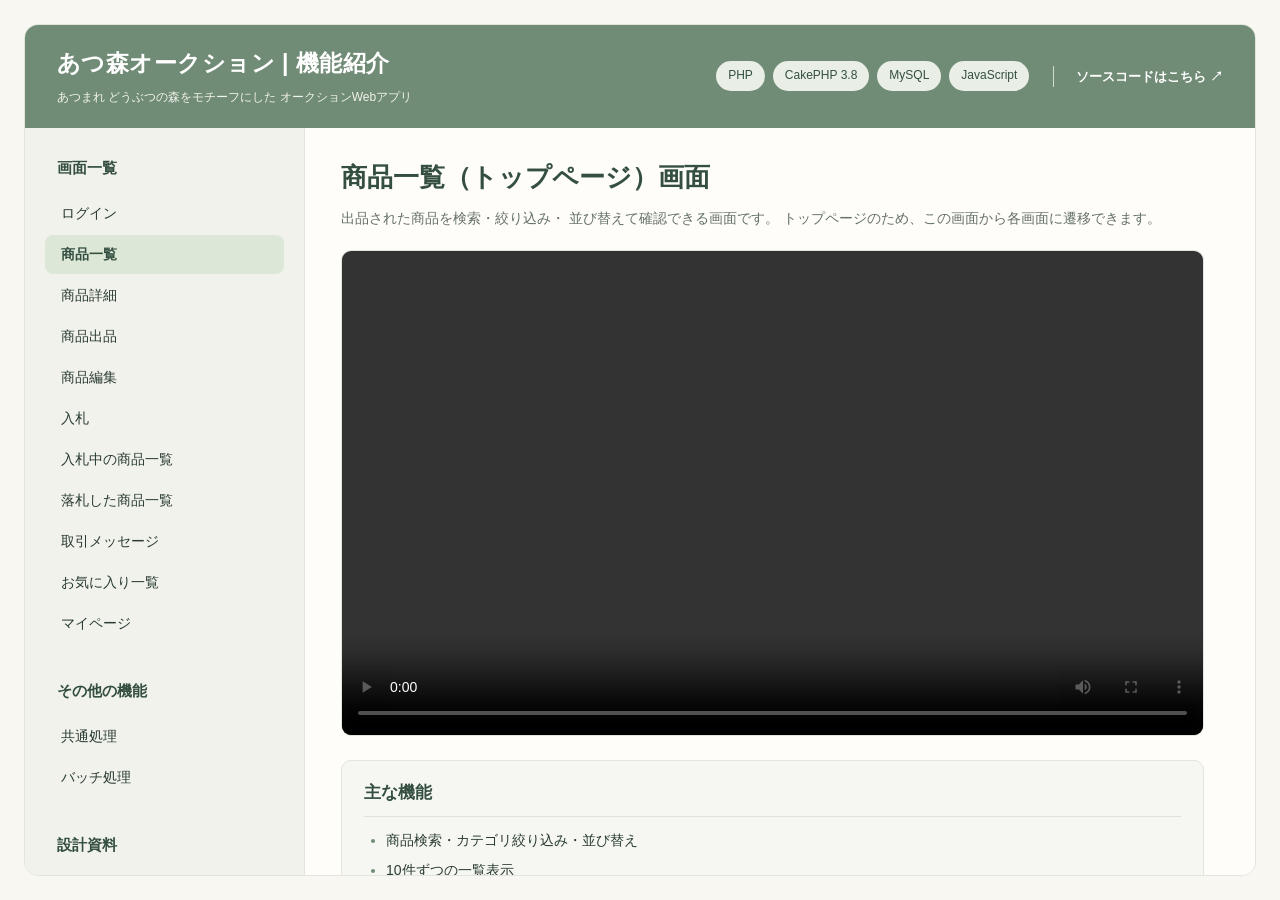
==== commit d6549501: "ログイン画面のデザイン変更と設計所の更新" ====
--- a/docs/index.html
+++ b/docs/index.html
@@ -1,4 +1,3 @@
-
 <!DOCTYPE html>
 <html lang="ja">
 <head>
@@ -122,7 +121,44 @@
 
         </nav>
 
+        <!-- ========================
+            その他の機能
+        ========================= -->
+        <h2>その他の機能</h2>
+
+        <nav aria-label="その他の機能">
+
+          <button class="menu-item" data-screen="common">
+            共通処理
+          </button>
+
+          <button class="menu-item" data-screen="batch">
+            バッチ処理
+          </button>
+
+        </nav>
+
+
+        <!-- ========================
+            設計資料
+        ========================= -->
+        <h2>設計資料</h2>
+
+        <nav aria-label="設計資料">
+
+          <button class="menu-item" data-screen="er">
+            ER図
+          </button>
+
+          <button class="menu-item" data-screen="screen-flow">
+            画面遷移図
+          </button>
+
+        </nav>
+
       </aside>
+
+
       <!-- 右側コンテンツ -->
       <main class="main-content">
 
@@ -142,48 +178,25 @@
           <div class="video-container">
             <video controls preload="metadata">
               <source src="videos/login.mp4" type="video/mp4">
-              お使いのブラウザでは動画を再生できません。
             </video>
           </div>
 
           <!-- 主な機能 -->
           <section class="info-section">
             <h3>主な機能</h3>
-
-            <ul>
-              <li>ユーザー名・パスワードの入力</li>
-              <li>入力したアカウント情報によるログイン認証</li>
-              <li>認証エラー時のメッセージ表示</li>
+            <ul>
+              <li>ユーザー名・パスワードによるログイン認証</li>
+              <li>認証エラーの表示</li>
             </ul>
           </section>
 
           <!-- 実装上の工夫 -->
           <section class="info-section">
             <h3>実装上の工夫</h3>
-
-            <ul>
-              <li>
-                <strong>パスワードのハッシュ化による安全な管理</strong>
-                <p>
-                  CakePHPのDefaultPasswordHasherを使用し、
-                  パスワードを平文ではなくハッシュ化して
-                  データベースに保存しています。
-                  ログイン時には入力されたパスワードと
-                  保存済みのハッシュ値を照合することで、
-                  パスワードを直接保存せずに
-                  ユーザー認証を行えるようにしました。
-                </p>
-              </li>
-
-              <li>
-                <strong>認証エラー時のメッセージ表示</strong>
-                <p>
-                  CakePHPのFlash機能を使用し、
-                  ログイン認証に失敗した際の
-                  エラーメッセージを表示できるようにしています。
-                  ログインできなかった場合にも、
-                  利用者が状況を把握できるようにしました。
-                </p>
+            <ul>
+              <li>
+                <strong>パスワードの安全な管理</strong>
+                <p>CakePHPのDefaultPasswordHasherでパスワードをハッシュ化して保存し、平文での管理を避けています。</p>
               </li>
             </ul>
           </section>
@@ -208,43 +221,30 @@
             <video controls preload="metadata">
               <source src="videos/index.mp4"
                       type="video/mp4">
-              動画を再生できません。
-            </video>
-          </div>
-
-          <section class="info-section">
-            <h3>主な機能</h3>
-
-            <ul>
-              <li>商品一覧の表示（10件ずつ）</li>
-              <li>商品名の部分一致検索</li>
-              <li>カテゴリによる絞り込み</li>
-              <li>新着順・終了日時・価格・入札件数での並び替え</li>
+            </video>
+          </div>
+
+          <section class="info-section">
+            <h3>主な機能</h3>
+            <ul>
+              <li>商品検索・カテゴリ絞り込み・並び替え</li>
+              <li>10件ずつの一覧表示</li>
               <li>お気に入り登録・解除</li>
             </ul>
           </section>
 
           <section class="info-section">
             <h3>実装上の工夫</h3>
-
-            <ul>
-              <li>
-                1. 検索・絞り込み条件の組み合わせ
-                GETパラメータからキーワードとカテゴリを取得し、CakePHPのORMで条件を動的に追加。
-                複数の条件を組み合わせた商品検索を実現しています。
-              </li>
-              <li>
-                2. 入札件数を利用した並び替え
-                leftJoinWith() で商品と入札情報を結合し、COUNT() と GROUP BY で商品ごとの入札件数を集計。
-                集計結果を利用した並び替えに対応しています。
-              </li>
-              <li>
-                3. ユーザーごとのお気に入り管理
-                FavoritesテーブルでユーザーIDと商品IDを関連付け、お気に入り登録済みかどうかを判定。
-                星のマークを押す同じ操作で登録・解除を切り替えられる仕組みにしています。
-              </li>
-            </ul>
-
+            <ul>
+              <li>
+                <strong>複数条件による商品検索</strong>
+                <p>GETパラメータに応じてCakePHP ORMの検索条件を組み立てています。</p>
+              </li>
+              <li>
+                <strong>入札件数による並び替え</strong>
+                <p>leftJoinWith()とCOUNT()、GROUP BYを用いて入札件数を集計しています。</p>
+              </li>
+            </ul>
           </section>
 
         </section>
@@ -269,44 +269,17 @@
           <section class="info-section">
             <h3>主な機能</h3>
             <ul>
-              <li>商品画像・出品者・カテゴリ・最低価格などの詳細表示</li>
-              <li>入札履歴の表示（金額・入札者・入札日時</li>
-              <li>落札者・落札金額などの結果表示</li>
-              <li>開催中のオークションへの入札画面への遷移</li>
-            </ul>
-          </section>
-
-          <section class="info-section">
-            <h3>実装上の工夫</h3>
-            <ul>
-              <li>
-                <strong>オークションの状態に応じた表示制御</strong>
-                <p>
-                  オークションの終了状態とログインユーザーを判定し、
-                  入札可能な場合のみ入札ボタンを表示しています。
-                  出品者本人や終了済みの商品ではボタンを非表示にし、
-                  誤操作を防ぐよう工夫しました。
-                </p>
-              </li>
-
-              <li>
-                <strong>データの有無に応じた表示の切り替え</strong>
-                <p>
-                  商品画像・入札履歴・落札情報の有無を判定し、
-                  データが存在しない場合は「画像なし」「入札は、まだありません」などの案内を表示しています。
-                  データが未登録の状態でも、
-                  利用者が状況を把握できるようにしました。
-                </p>
-              </li>
-
-              <li>
-                <strong>日時の表示形式の統一</strong>
-                <p>
-                  出品日時・終了日時・入札日時を
-                  「月日（曜日）時刻」の形式に整形しています。
-                  曜日を日本語に変換することで、
-                  オークションの日時を直感的に確認できるようにしました。
-                </p>
+              <li>商品情報・入札履歴・落札結果の表示</li>
+              <li>開催中の商品への入札</li>
+            </ul>
+          </section>
+
+          <section class="info-section">
+            <h3>実装上の工夫</h3>
+            <ul>
+              <li>
+                <strong>オークション状態に応じた表示</strong>
+                <p>終了状態や出品者を判定し、入札可能な場合だけ入札ボタンを表示しています。</p>
               </li>
             </ul>
           </section>
@@ -333,60 +306,22 @@
           <section class="info-section">
             <h3>主な機能</h3>
             <ul>
-              <li>商品名・カテゴリ・最低価格の入力</li>
-              <li>商品画像のアップロード（任意）</li>
-              <li>最低価格の自動設定（未入力時は300ベル）</li>
-              <li>終了日時の設定（指定日数から選択・手動入力）</li>
-              <li>ログインユーザーを出品者として自動設定</li>
-              <li>入力した商品情報の登録</li>
-            </ul>
-          </section>
-
-          <section class="info-section">
-            <h3>実装上の工夫</h3>
-              <ul>
-              <li>
-                <strong>終了日時を簡単に設定できるUI</strong>
-                <p>
-                  JavaScriptを使用し、現在日時から1日後・2日後・3日後・
-                  5日後・7日後の終了日時を自動設定できるようにしました。
-                  また、HTML5を利用したカレンダー形式の
-                  日時入力にも対応し、利用者が希望する日時を
-                  直感的に設定できるよう工夫しました。
-                </p>
-              </li>
-
-              <li>
-                <strong>タイムスタンプを利用した画像ファイル名の管理</strong>
-                <p>
-                  画像アップロード時に、タイムスタンプを
-                  元のファイル名の先頭に付与して保存しています。
-                  これにより、同じファイル名の画像でも
-                  別々のファイルとして保存でき、
-                  同じ画像を複数の商品に使用できるようにしました。
-                </p>
-              </li>
-
-              <li>
-                <strong>未入力時の初期値設定</strong>
-                <p>
-                  最低価格が未入力の場合は300ベルを自動設定し、
-                  画像が選択されていない場合でも
-                  出品できるようにしています。
-                  任意項目を入力しなくても登録できる設計にしました。
-                </p>
-              </li>
-
-              <li>
-                <strong>入力内容に応じた画面表示の切り替え</strong>
-                <p>
-                  JavaScriptを使用して、
-                  画像選択時にはファイル名を表示し、
-                  終了日時の設定方法に応じて
-                  入力欄の表示を切り替えています。
-                  必要な情報だけを表示することで、
-                  操作しやすいフォームにしています。
-                </p>
+              <li>商品情報・画像の登録</li>
+              <li>終了日時の選択・入力</li>
+              <li>最低価格の初期値設定</li>
+            </ul>
+          </section>
+
+          <section class="info-section">
+            <h3>実装上の工夫</h3>
+            <ul>
+              <li>
+                <strong>終了日時を選びやすい入力UI</strong>
+                <p>JavaScriptで1・2・3・5・7日後を自動設定でき、日時の直接入力にも対応しています。</p>
+              </li>
+              <li>
+                <strong>画像ファイル名の重複対策</strong>
+                <p>保存時にタイムスタンプを付与し、同名ファイルの上書きを防いでいます。</p>
               </li>
             </ul>
           </section>
@@ -418,52 +353,23 @@
           <!-- 主な機能 -->
           <section class="info-section">
             <h3>主な機能</h3>
-
-            <ul>
-              <li>登録済みの商品名・カテゴリ・最低価格の編集</li>
-              <li>商品画像の変更・アップロード</li>
-              <li>登録済みの画像ファイル名と新しく選択したファイル名の表示</li>
-              <li>ログインユーザーの出品者名の表示</li>
-              <li>編集した商品情報の更新</li>
-              <li>確認ダイアログを伴う商品の削除</li>
+            <ul>
+              <li>出品済みの商品情報・画像の編集</li>
+              <li>確認ダイアログ付きの商品削除</li>
             </ul>
           </section>
 
           <!-- 実装上の工夫 -->
           <section class="info-section">
             <h3>実装上の工夫</h3>
-
-            <ul>
-              <li>
-                <strong>登録済みデータを利用した編集フォーム</strong>
-                <p>
-                  CakePHPのFormHelperを利用し、
-                  登録済みの商品情報を入力欄に表示しています。
-                  変更したい項目だけを編集できるため、
-                  商品情報を入力し直す手間を減らしました。
-                </p>
-              </li>
-
-              <li>
-                <strong>画像ファイル名の表示処理</strong>
-                <p>
-                  保存時に付与したタイムスタンプを
-                  正規表現で取り除き、
-                  元の画像ファイル名を表示しています。
-                  また、JavaScriptを使用して、
-                  新しく画像を選択した際には
-                  ファイル名が切り替わるようにしました。
-                </p>
-              </li>
-
-              <li>
-                <strong>商品削除時の誤操作防止</strong>
-                <p>
-                  商品を削除する際には、
-                  確認ダイアログを表示しています。
-                  削除前に利用者の意思を確認することで、
-                  誤操作による商品削除を防ぐよう工夫しました。
-                </p>
+            <ul>
+              <li>
+                <strong>既存情報を活用した編集</strong>
+                <p>CakePHPのFormHelperで登録済みデータをフォームに表示し、必要な項目だけ変更できます。</p>
+              </li>
+              <li>
+                <strong>画像名の見やすさ</strong>
+                <p>保存時のタイムスタンプを取り除き、元のファイル名を表示しています。</p>
               </li>
             </ul>
           </section>
@@ -490,436 +396,517 @@
 
         <!-- 主な機能 -->
         <section class="info-section">
-          <h3>主な機能</h3>
-
-          <ul>
-            <li>商品名・最低入札価格の表示</li>
-            <li>最低入札価格以上の金額入力（10ベル刻み）</li>
-            <li>入力した金額での入札</li>
-          </ul>
-        </section>
+            <h3>主な機能</h3>
+            <ul>
+              <li>最低価格以上・10ベル刻みで入札</li>
+              <li>入札金額の入力・送信</li>
+            </ul>
+          </section>
 
         <!-- 実装上の工夫 -->
         <section class="info-section">
-          <h3>実装上の工夫</h3>
+            <h3>実装上の工夫</h3>
+            <ul>
+              <li>
+                <strong>最低価格に連動した入力制御</strong>
+                <p>商品ごとの最低入札価格を入力欄の初期値・最小値に設定しています。</p>
+              </li>
+            </ul>
+          </section>
+
+        </section>
+
+        <!-- ====================
+             入札中の商品一覧
+        ===================== -->
+        <section class="screen" id="screen-bidding">
+
+          <h2>入札中の商品一覧</h2>
+
+          <p class="screen-description">
+            自分が入札した商品を一覧表示し、
+            現在の入札状況やオークションの結果を
+            確認できる画面です。
+          </p>
+
+          <!-- 操作動画 -->
+          <div class="video-container">
+            <video controls preload="metadata">
+              <source src="videos/bidding.mp4" type="video/mp4">
+              お使いのブラウザでは動画を再生できません。
+            </video>
+          </div>
+
+          <!-- 主な機能 -->
+          <section class="info-section">
+            <h3>主な機能</h3>
+            <ul>
+              <li>自分が入札した商品の一覧表示</li>
+              <li>最高入札者・落札結果などの状況確認</li>
+              <li>商品詳細への遷移</li>
+            </ul>
+          </section>
+
+          <!-- 実装上の工夫 -->
+          <section class="info-section">
+            <h3>実装上の工夫</h3>
+            <ul>
+              <li>
+                <strong>状況をひと目で把握できる表示</strong>
+                <p>入札状況と終了結果から4種類のステータスを判定し、色やアイコンで区別しています。</p>
+              </li>
+            </ul>
+          </section>
+
+        </section>
+
+        
+        <!-- ====================
+            落札した商品一覧
+        ===================== -->
+        <section class="screen" id="screen-home">
+
+          <h2>落札した商品一覧</h2>
+
+          <p class="screen-description">
+            自分が落札した商品を一覧で確認できる画面です。
+            落札日時の確認や、出品者との取引メッセージ画面への
+            移動ができます。
+          </p>
+
+          <!-- 操作動画 -->
+          <div class="video-container">
+            <video controls preload="metadata">
+              <source src="videos/home.mp4" type="video/mp4">
+              お使いのブラウザでは動画を再生できません。
+            </video>
+          </div>
+
+          <!-- 主な機能 -->
+          <section class="info-section">
+            <h3>主な機能</h3>
+            <ul>
+              <li>落札商品の一覧・並び替え</li>
+              <li>取引メッセージへの遷移</li>
+            </ul>
+          </section>
+
+          <!-- 実装上の工夫 -->
+          <section class="info-section">
+            <h3>実装上の工夫</h3>
+            <ul>
+              <li>
+                <strong>落札情報と取引の連携</strong>
+                <p>落札情報IDを使い、対象商品のメッセージ画面へ直接移動できるようにしています。</p>
+              </li>
+            </ul>
+          </section>
+
+        </section>
+
+        
+        <!-- ====================
+            取引メッセージ
+        ===================== -->
+        <section class="screen" id="screen-msg">
+
+          <h2>取引メッセージ</h2>
+
+          <p class="screen-description">
+            落札した商品について、出品者と落札者が
+            メッセージを送受信できる画面です。
+          </p>
+
+          <!-- 操作動画 -->
+          <div class="video-container">
+            <video controls preload="metadata">
+              <source src="videos/msg.mp4" type="video/mp4">
+              お使いのブラウザでは動画を再生できません。
+            </video>
+          </div>
+
+          <!-- 主な機能 -->
+          <section class="info-section">
+            <h3>主な機能</h3>
+            <ul>
+              <li>取引ごとのメッセージ送受信</li>
+              <li>自分が送信したメッセージの削除</li>
+            </ul>
+          </section>
+
+          <!-- 実装上の工夫 -->
+          <section class="info-section">
+            <h3>実装上の工夫</h3>
+            <ul>
+              <li>
+                <strong>取引単位でのメッセージ管理</strong>
+                <p>落札情報IDに紐づけてメッセージを管理しています。</p>
+              </li>
+              <li>
+                <strong>安全な表示と操作制御</strong>
+                <p>送信者IDで削除ボタンの表示を制御し、本文はh()でHTMLエスケープしています。</p>
+              </li>
+            </ul>
+          </section>
+
+        </section>
+
+
+
+        
+        <!-- ====================
+                    お気に入り一覧
+        ===================== -->
+        <section class="screen" id="screen-favorites">
+
+          <h2>お気に入り一覧</h2>
+
+          <p class="screen-description">
+            お気に入りに登録した商品を一覧で確認できる画面です。
+            商品の出品状況や終了日時を確認できるほか、
+            商品詳細画面への移動やお気に入りの解除ができます。
+          </p>
+
+          <!-- 操作動画 -->
+          <div class="video-container">
+            <video controls preload="metadata">
+              <source src="videos/favorites.mp4" type="video/mp4">
+              お使いのブラウザでは動画を再生できません。
+            </video>
+          </div>
+
+          <!-- 主な機能 -->
+          <section class="info-section">
+            <h3>主な機能</h3>
+            <ul>
+              <li>お気に入り商品の一覧表示・解除</li>
+              <li>出品状況の確認と商品詳細への遷移</li>
+            </ul>
+          </section>
+
+          <!-- 実装上の工夫 -->
+          <section class="info-section">
+            <h3>実装上の工夫</h3>
+            <ul>
+              <li>
+                <strong>ユーザー別のお気に入り管理</strong>
+                <p>ユーザーIDと商品IDを関連付け、ログインユーザーの登録商品だけを表示しています。</p>
+              </li>
+            </ul>
+          </section>
+
+        </section>
+
+        
+        <!-- ====================
+            マイページ
+        ===================== -->
+        <section class="screen" id="screen-mypage">
+
+          <h2>マイページ</h2>
+
+          <p class="screen-description">
+            ログインユーザーの登録情報を確認・編集できる画面です。
+          </p>
+
+          <!-- 操作動画 -->
+          <div class="video-container">
+            <video controls preload="metadata">
+              <source src="videos/mypage.mp4" type="video/mp4">
+              お使いのブラウザでは動画を再生できません。
+            </video>
+          </div>
+
+          <!-- 主な機能 -->
+          <section class="info-section">
+            <h3>主な機能</h3>
+            <ul>
+              <li>登録情報の確認・編集</li>
+              <li>落札・出品情報への遷移</li>
+              <li>ログアウト</li>
+            </ul>
+          </section>
+
+          <!-- 実装上の工夫 -->
+          <section class="info-section">
+            <h3>実装上の工夫</h3>
+            <ul>
+              <li>
+                <strong>編集モードの切り替え</strong>
+                <p>JavaScriptで入力欄の編集可否と保存ボタンの状態を切り替えています。</p>
+              </li>
+              <li>
+                <strong>入力値の検証</strong>
+                <p>CakePHPのValidatorとRulesCheckerで形式やユーザー名の重複を確認しています。</p>
+              </li>
+            </ul>
+          </section>
+
+        </section>
+
+        <!-- ====================
+            共通処理
+        ===================== -->
+        <section class="screen" id="screen-common">
+
+          <h2>共通処理</h2>
+
+          <p class="screen-description">
+            アプリケーション全体で共通して使用する機能です。
+            画面ごとのBGM切り替えや、キャラクターのランダムメッセージ、
+            共通メニューなどを実装しています。
+          </p>
+
+          <!-- ====================
+              ① ランダムメッセージ
+          ===================== -->
+
+          <h3 style="margin-top: 32px;">
+            ① 💬 たぬきちのランダムメッセージ
+          </h3>
+
+          <p class="screen-description">
+            メニューに表示されるたぬきちが、
+            アクセスした時間帯に応じて異なるセリフを話します。
+          </p>
+
+          <div class="video-container">
+            <video controls preload="metadata">
+              <source src="videos/common-message.mp4" type="video/mp4">
+            </video>
+          </div>
+
+          <section class="info-section">
+            <h3>主な機能</h3>
+            <ul>
+              <li>朝・昼・夜でセリフを切り替え</li>
+              <li>各時間帯の3種類からランダム表示</li>
+            </ul>
+          </section>
+
+          <section class="info-section">
+            <h3>実装上の工夫</h3>
+            <ul>
+              <li>
+                <strong>時間帯とランダム選択</strong>
+                <p>JavaScriptのDateで時間帯を判定し、Math.random()でセリフを選択。ページ読み込み時に表示します。</p>
+              </li>
+            </ul>
+          </section>
+
+          <hr style="margin: 40px 0; border: 0; border-top: 1px solid #d5ddd3;">
+
+
+          <!-- ====================
+              ② BGM切り替え
+          ===================== -->
+
+          <h3>
+            ② 🎵 画面ごとのBGM切り替え
+          </h3>
+
+          <p class="screen-description">
+            表示している画面に応じてBGMを切り替え、
+            ユーザーが再生・停止を操作できる機能です。
+          </p>
+
+          <div class="video-container">
+            <video controls preload="metadata">
+              <source src="videos/common-bgm.mp4" type="video/mp4">
+            </video>
+          </div>
+
+          <section class="info-section">
+            <h3>主な機能</h3>
+            <ul>
+              <li>画面に応じて3種類のBGMを切り替え</li>
+              <li>再生・停止の操作と設定の保存</li>
+              <li>同じ曲では再生位置を復元</li>
+            </ul>
+          </section>
+
+          <section class="info-section">
+            <h3>実装上の工夫</h3>
+            <ul>
+              <li>
+                <strong>画面ごとのBGM選択</strong>
+                <p>CakePHPのController・Actionに応じて再生する曲を決定しています。</p>
+              </li>
+              <li>
+                <strong>再生状態・位置の引き継ぎ</strong>
+                <p>localStorageに設定と再生位置を保存し、同じ曲を使う画面では途中から再開します。</p>
+              </li>
+            </ul>
+          </section>
+
+          <hr style="margin: 40px 0; border: 0; border-top: 1px solid #d5ddd3;">
+
+
+          <!-- ====================
+              ③ 共通メニュー
+          ===================== -->
+
+          <h3>
+            ③ ☰ 共通メニュー・レイアウト
+          </h3>
+
+          <p class="screen-description">
+            アプリケーション内の各画面で共通して使用する
+            ヘッダーやサイドメニューを実装しています。
+          </p>
+
+          <section class="info-section">
+            <h3>主な機能</h3>
+            <ul>
+              <li>ヘッダー・サイドメニューの共通表示</li>
+              <li>メニュー開閉と各画面への遷移</li>
+            </ul>
+          </section>
+
+          <section class="info-section">
+            <h3>実装上の工夫</h3>
+            <ul>
+              <li>
+                <strong>CakePHPのLayoutで共通化</strong>
+                <p>ヘッダー・メニューを共通レイアウトに集約し、画面固有の内容はfetch(&#x27;content&#x27;)で表示しています。</p>
+              </li>
+            </ul>
+          </section>
+
+        </section>
+        <!-- ====================
+          バッチ処理
+      ===================== -->
+      <section class="screen" id="screen-batch">
+
+        <h2>バッチ処理</h2>
+
+        <p class="screen-description">
+          オークション終了日時を過ぎた商品を検出し、
+          落札確定・メール通知・終了状態の更新を自動で行う処理です。
+        </p>
+
+        <!-- 処理フロー -->
+        <section class="info-section">
+          <h3>🔄 処理フロー</h3>
+
+        <div style="width: 100%; margin: 20px 0;">
+        <img
+          src="images/batch-flow.png"
+          alt="オークション終了バッチの処理フロー"
+          style="display: block; width: 75%; max-width: 850px; height: auto; margin: 20px auto; position: relative; left: 50%; transform: translateX(-50%); margin-left: 0; margin-right: 0;"
+        >
+        </div>
+        </section>
+
+        <hr style="margin: 32px 0; border: 0; border-top: 1px solid #d5ddd3;">
+
+        <!-- 実装上の工夫 -->
+        <section class="info-section">
+          <h3>💡 実装上の工夫</h3>
 
           <ul>
             <li>
-              <strong>最低入札価格に応じた入力制御</strong>
+              <strong>① 未処理の商品だけを対象にした終了判定</strong>
               <p>
-                商品ごとに設定された最低価格を取得し、
-                入札金額の初期値と入力可能な最小値に設定しています。
-                また、10ベル刻みで入力できるようにし、
-                入札条件を満たす金額を入力しやすくしました。
+                CakePHPのORMを使用し、終了日時を過ぎた
+                finished = 0 の商品だけを取得することで、
+                重複処理を防ぐようにしました。
+              </p>
+            </li>
+
+            <li>
+              <strong>② 入札状況に応じた処理の分岐</strong>
+              <p>
+                入札金額の降順で最高額の入札を取得し、
+                入札の有無に応じて落札情報の登録と
+                メール通知の内容を切り替えています。
+              </p>
+            </li>
+
+            <li>
+              <strong>③ cronによるバッチ処理の定期実行</strong>
+              <p>
+                CakePHPのShellで終了処理を実装し、
+                cronで定期実行することで、
+                画面操作なしで落札確定とメール通知を自動化しました。
               </p>
             </li>
           </ul>
         </section>
 
-        <!-- ====================
-             入札中の商品一覧
-        ===================== -->
-        <section class="screen" id="screen-bidding">
-
-          <h2>入札中の商品一覧</h2>
-
-          <p class="screen-description">
-            自分が入札した商品を一覧表示し、
-            現在の入札状況やオークションの結果を
-            確認できる画面です。
-          </p>
-
-          <!-- 操作動画 -->
-          <div class="video-container">
-            <video controls preload="metadata">
-              <source src="videos/bidding.mp4" type="video/mp4">
-              お使いのブラウザでは動画を再生できません。
-            </video>
-          </div>
-
-          <!-- 主な機能 -->
-          <section class="info-section">
-            <h3>主な機能</h3>
-
-            <ul>
-              <li>自分が入札した商品の一覧表示</li>
-              <li>入札した商品数の表示</li>
-              <li>入札状況の確認（最高入札者・上位入札あり・落札済み・落札失敗）</li>
-              <li>各商品のオークション終了日時の表示</li>
-              <li>商品詳細画面への遷移</li>
-              <li>落札した商品一覧への遷移</li>
-            </ul>
-          </section>
-
-          <!-- 実装上の工夫 -->
-          <section class="info-section">
-            <h3>実装上の工夫</h3>
-
-            <ul>
-              <li>
-                <strong>入札状況に応じたステータス表示</strong>
-                <p>
-                  自分が最高入札者かどうかや、
-                  オークションの終了結果に応じて、
-                  「最高入札者」「上位入札あり」「落札済み」
-                  「落札できませんでした」の4種類の
-                  ステータスを表示しています。
-                  また、ステータスごとに色やアイコンを変えることで、
-                  現在の状況をひと目で把握できるようにしました。
-                </p>
-              </li>
-
-              <li>
-                <strong>入札結果をまとめて確認できる画面設計</strong>
-                <p>
-                  開催中の商品だけでなく、
-                  落札済み・落札できなかった商品も一覧に表示しています。
-                  過去に参加したオークションの結果も同じ画面で確認できるようにしました。
-                </p>
-              </li>
-            </ul>
-          </section>
-
-        </section>
-
-        
-        <!-- ====================
-            落札した商品一覧
-        ===================== -->
-        <section class="screen" id="screen-home">
-
-          <h2>落札した商品一覧</h2>
-
-          <p class="screen-description">
-            自分が落札した商品を一覧で確認できる画面です。
-            落札日時の確認や、出品者との取引メッセージ画面への
-            移動ができます。
-          </p>
-
-          <!-- 操作動画 -->
-          <div class="video-container">
-            <video controls preload="metadata">
-              <source src="videos/home.mp4" type="video/mp4">
-              お使いのブラウザでは動画を再生できません。
-            </video>
-          </div>
-
-          <!-- 主な機能 -->
-          <section class="info-section">
-            <h3>主な機能</h3>
-
-            <ul>
-              <li>ログインユーザーが落札した商品の一覧表示</li>
-              <li>落札した商品数・商品名・落札日時の表示</li>
-              <li>商品ID・商品名・落札日時による並び替え</li>
-              <li>商品名・メッセージボタンから取引メッセージ画面への遷移</li>
-              <li>出品した商品一覧画面への遷移</li>
-            </ul>
-          </section>
-
-          <!-- 実装上の工夫 -->
-          <section class="info-section">
-            <h3>実装上の工夫</h3>
-
-            <ul>
-              <li>
-                <strong>ログインユーザーに応じた落札商品の表示</strong>
-                <p>
-                  ログイン中のユーザーが落札した商品を取得し、
-                  自分の落札履歴だけを一覧表示しています。
-                  落札した商品と取引情報をまとめて
-                  確認できるようにしました。
-                </p>
-              </li>
-
-              <li>
-                <strong>取引メッセージ機能との連携</strong>
-                <p>
-                  落札情報のIDを利用して、
-                  該当する取引メッセージ画面へ移動できるようにしています。
-                  商品名と「メッセージを見る」ボタンの両方から
-                  アクセスでき、落札後のやり取りを
-                  始めやすい画面構成にしました。
-                </p>
-              </li>
-
-              <li>
-                <strong>並び替え・ページネーションの実装</strong>
-                <p>
-                  CakePHPのPaginatorを利用し、
-                  商品ID・商品名・落札日時による並び替えと
-                  ページ単位での一覧表示に対応しています。
-                  落札した商品が増えても、
-                  目的の取引を探しやすいようにしました。
-                </p>
-              </li>
-            </ul>
-          </section>
-
-        </section>
-
-        
-        <!-- ====================
-            取引メッセージ
-        ===================== -->
-        <section class="screen" id="screen-msg">
-
-          <h2>取引メッセージ</h2>
-
-          <p class="screen-description">
-            落札した商品について、出品者と落札者が
-            メッセージを送受信できる画面です。
-          </p>
-
-          <!-- 操作動画 -->
-          <div class="video-container">
-            <video controls preload="metadata">
-              <source src="videos/msg.mp4" type="video/mp4">
-              お使いのブラウザでは動画を再生できません。
-            </video>
-          </div>
-
-          <!-- 主な機能 -->
-          <section class="info-section">
-            <h3>主な機能</h3>
-
-            <ul>
-              <li>落札した商品に関するメッセージの送信</li>
-              <li>送信者名・メッセージ内容・送信日時の一覧表示</li>
-              <li>自分が送信したメッセージの削除</li>
-              <li>メッセージが存在しない場合の案内表示</li>
-            </ul>
-          </section>
-
-          <!-- 実装上の工夫 -->
-          <section class="info-section">
-            <h3>実装上の工夫</h3>
-
-            <ul>
-              <li>
-                <strong>落札情報に紐づくメッセージ管理</strong>
-                <p>
-                  落札情報のIDを使用して、
-                  商品ごとの取引メッセージを管理しています。
-                  これにより、各取引に関するやり取りを
-                  それぞれの画面で確認できるようにしました。
-                </p>
-              </li>
-
-              <li>
-                <strong>送信者に応じた削除ボタンの表示制御</strong>
-                <p>
-                  メッセージの送信者IDとログインユーザーのIDを比較し、
-                  自分が送信したメッセージにのみ
-                  削除ボタンを表示しています。
-                  また、削除前に確認ダイアログを表示することで、
-                  誤操作を防ぐよう工夫しました。
-                </p>
-              </li>
-
-              <li>
-                <strong>メッセージの安全な表示</strong>
-                <p>
-                  CakePHPのh()関数を使用して、
-                  ユーザー名やメッセージ内容を
-                  HTMLエスケープして表示しています。
-                  入力されたHTMLやスクリプトが
-                  そのまま実行されないようにしています。
-                </p>
-              </li>
-            </ul>
-          </section>
-
-        </section>
-
-
-
-        
-        <!-- ====================
-                    お気に入り一覧
-        ===================== -->
-        <section class="screen" id="screen-favorites">
-
-          <h2>お気に入り一覧</h2>
-
-          <p class="screen-description">
-            お気に入りに登録した商品を一覧で確認できる画面です。
-            商品の出品状況や終了日時を確認できるほか、
-            商品詳細画面への移動やお気に入りの解除ができます。
-          </p>
-
-          <!-- 操作動画 -->
-          <div class="video-container">
-            <video controls preload="metadata">
-              <source src="videos/favorites.mp4" type="video/mp4">
-              お使いのブラウザでは動画を再生できません。
-            </video>
-          </div>
-
-          <!-- 主な機能 -->
-          <section class="info-section">
-            <h3>主な機能</h3>
-
-            <ul>
-              <li>ログインユーザーがお気に入り登録した商品の一覧表示</li>
-              <li>商品名・出品状況・オークション終了日時の表示</li>
-              <li>お気に入り登録の解除</li>
-              <li>商品名・詳細ボタンから商品詳細画面への遷移</li>
-              <li>お気に入り商品が存在しない場合の案内表示</li>
-            </ul>
-          </section>
-
-          <!-- 実装上の工夫 -->
-          <section class="info-section">
-            <h3>実装上の工夫</h3>
-
-            <ul>
-              <li>
-                <strong>ユーザーと商品を紐づけたお気に入り管理</strong>
-                <p>
-                  お気に入り情報をユーザーと商品に紐づけて管理し、
-                  ログインユーザーが登録した商品だけを一覧表示しています。
-                  商品情報を関連付けて取得することで、
-                  お気に入り一覧から商品の状態や終了日時も
-                  確認できるようにしました。
-                </p>
-              </li>
-
-              <li>
-                <strong>お気に入り登録状態に応じた表示制御</strong>
-                <p>
-                  お気に入り登録済みの商品には、
-                  登録状態を表す黄色い星のボタンを表示しています。
-                  ボタンからお気に入りの解除処理を呼び出せるようにし、
-                  商品一覧画面と共通の操作で
-                  お気に入りを管理できるようにしました。
-                </p>
-              </li>
-
-              <li>
-                <strong>オークションの状態に応じた表示の切り替え</strong>
-                <p>
-                  商品の終了状態を表すfinishedの値を判定し、
-                  出品中の商品には「🍃 出品中」、
-                  終了した商品には「🌸 終了」と表示しています。
-                  お気に入りに登録した商品の現在の状態を、
-                  一覧画面からひと目で確認できるようにしました。
-                </p>
-              </li>
-
-              <li>
-                <strong>データの有無に応じた画面表示</strong>
-                <p>
-                  お気に入り情報が存在する場合は商品一覧を表示し、
-                  登録商品がない場合は案内メッセージに切り替えています。
-                  データが0件の場合でも、
-                  画面の状態が分かりやすくなるようにしました。
-                </p>
-              </li>
-            </ul>
-          </section>
-
-        </section>
-
-        
-        <!-- ====================
-            マイページ
-        ===================== -->
-        <section class="screen" id="screen-mypage">
-
-          <h2>マイページ</h2>
-
-          <p class="screen-description">
-            ログインユーザーの登録情報を確認・編集できる画面です。
-          </p>
-
-          <!-- 操作動画 -->
-          <div class="video-container">
-            <video controls preload="metadata">
-              <source src="videos/mypage.mp4" type="video/mp4">
-              お使いのブラウザでは動画を再生できません。
-            </video>
-          </div>
-
-          <!-- 主な機能 -->
-          <section class="info-section">
-            <h3>主な機能</h3>
-
-            <ul>
-              <li>ユーザーID・登録情報の表示</li>
-              <li>ユーザー名・メールアドレス・電話番号・住所の編集・保存</li>
-              <li>管理者ユーザーへの権限情報の表示</li>
-              <li>自分の落札情報・出品情報への遷移</li>
-              <li>確認ダイアログを伴うログアウト</li>
-            </ul>
-          </section>
-
-          <!-- 実装上の工夫 -->
-          <section class="info-section">
-            <h3>実装上の工夫</h3>
-
-            <ul>
-              <li>
-                <strong>JavaScriptによる編集モードの切り替え</strong>
-                <p>
-                  初期状態では入力欄を編集不可にし、
-                  「編集」ボタンを押すとJavaScriptによって
-                  各入力欄を編集可能な状態に切り替えています。
-                  同時に「保存」ボタンを有効化し、
-                  「編集」ボタンを無効化することで、
-                  閲覧時と編集中の操作を区別できるようにしました。
-                </p>
-              </li>
-
-              <li>
-                <strong>編集開始時のフォーカス制御</strong>
-                <p>
-                  「編集」ボタンを押した際に、
-                  JavaScriptのfocus()を使用して
-                  ユーザー名の入力欄へ自動的にフォーカスを移動しています。
-                  編集開始後、すぐに入力できるようにしました。
-                </p>
-              </li>
-
-              <li>
-                <strong>ユーザー権限に応じた表示制御</strong>
-                <p>
-                  ログインユーザーのroleを判定し、
-                  admin権限を持つユーザーにのみ
-                  権限情報を表示しています。
-                  ユーザーの権限に応じて、
-                  画面に表示する情報を切り替えるようにしました。
-                </p>
-              </li>
-
-              <li>
-              <strong>バリデーションによる入力内容のチェック</strong>
-              <p>
-                CakePHPのValidatorを使用し、
-                ユーザー名の必須入力・100文字以内の文字数制限、
-                メールアドレスの形式、
-                電話番号の半角数字・ハイフンによる入力形式を
-                チェックしています。
-                また、RulesCheckerを使用して
-                ユーザー名の重複登録を防止しています。
-                入力内容に問題がある場合はエラーメッセージを設定し、
-                不正なデータが登録されないようにしました。
-              </p>
-            </li>
-
-              <li>
-                <strong>ログアウト時の確認処理</strong>
-                <p>
-                  CakePHPのHtmlHelperを使用して
-                  ログアウト画面へのリンクを作成し、
-                  実行前に確認ダイアログを表示しています。
-                  意図しないログアウトを防げるようにしました。
-                </p>
-              </li>
-            </ul>
-          </section>
-
-        </section>
+        <hr style="margin: 32px 0; border: 0; border-top: 1px solid #d5ddd3;">
+
+        <!-- 実行結果 -->
+        <section class="info-section">
+          <h3>📩 実行結果</h3>
+
+          <p>
+            バッチ処理によって送信されたメールの例です。
+          </p>
+
+          <!-- メール画像を追加する場合はここに配置 -->
+
+        </section>
+
+      </section>
+
+
+      <!-- ====================
+          ER図
+      ===================== -->
+      <section class="screen" id="screen-er">
+      <h2>ER図</h2>
+
+      <p class="screen-description">
+        データベースのテーブル構成と関連を表した図です。
+      </p>
+
+      <img
+        src="images/er-diagram.svg"
+        alt="あつ森オークションのER図"
+        style="display:block; width:100%; max-width:750px; height:auto; margin:20px auto;"
+      >
+
+      <div style="text-align:center;">
+        <a
+          href="images/er-diagram.svg"
+          download="あつ森オークション_ER図.svg"
+          class="code-link"
+        >
+          <icon name="download" inline /> ER図をダウンロード
+        </a>
+      </div>
+    </section>
+
+      
+    <!-- ====================
+        画面遷移図
+    ===================== -->
+    <section class="screen" id="screen-screen-flow">
+      <h2>画面遷移図</h2>
+
+      <p class="screen-description">
+        あつ森オークションの各画面と、画面間の遷移を表した図です。
+      </p>
+
+      <img
+        src="images/screen-flow.svg"
+        alt="あつ森オークションの画面遷移図"
+        style="display:block; width:100%; max-width:750px; height:auto; margin:20px auto;"
+      >
+
+      <div style="text-align:center;">
+        <a
+          href="images/screen-flow.svg"
+          download="あつ森オークション_画面遷移図.svg"
+          class="code-link"
+        >
+          ⬇ 画面遷移図をダウンロード
+        </a>
+      </div>
+    </section>
+
 
 
       </main>
@@ -929,4 +916,4 @@
   </div>
 
 </body>
-</html>
+</html>
--- a/docs/css/style.css
+++ b/docs/css/style.css
@@ -517,3 +517,37 @@
   }
 
 }
+
+
+/* ========================================
+   サイドバーの余白調整
+======================================== */
+
+/* 各グループの見出し */
+.sidebar > h2 {
+  margin: 36px 0 14px;
+  padding-left: 12px;
+
+  font-size: 15px;
+  font-weight: 700;
+  line-height: 1.6;
+  color: var(--primary-dark);
+}
+
+/* 最初の「画面一覧」は上の余白をなくす */
+.sidebar > h2:first-child {
+  margin-top: 0;
+}
+
+/* 各ページの間隔を狭くする */
+.sidebar nav {
+  gap: 2px;
+}
+
+/* メニュー項目の高さを抑える */
+.sidebar .menu-item {
+  padding: 9px 16px;
+  margin: 0;
+  line-height: 1.5;
+}
+
